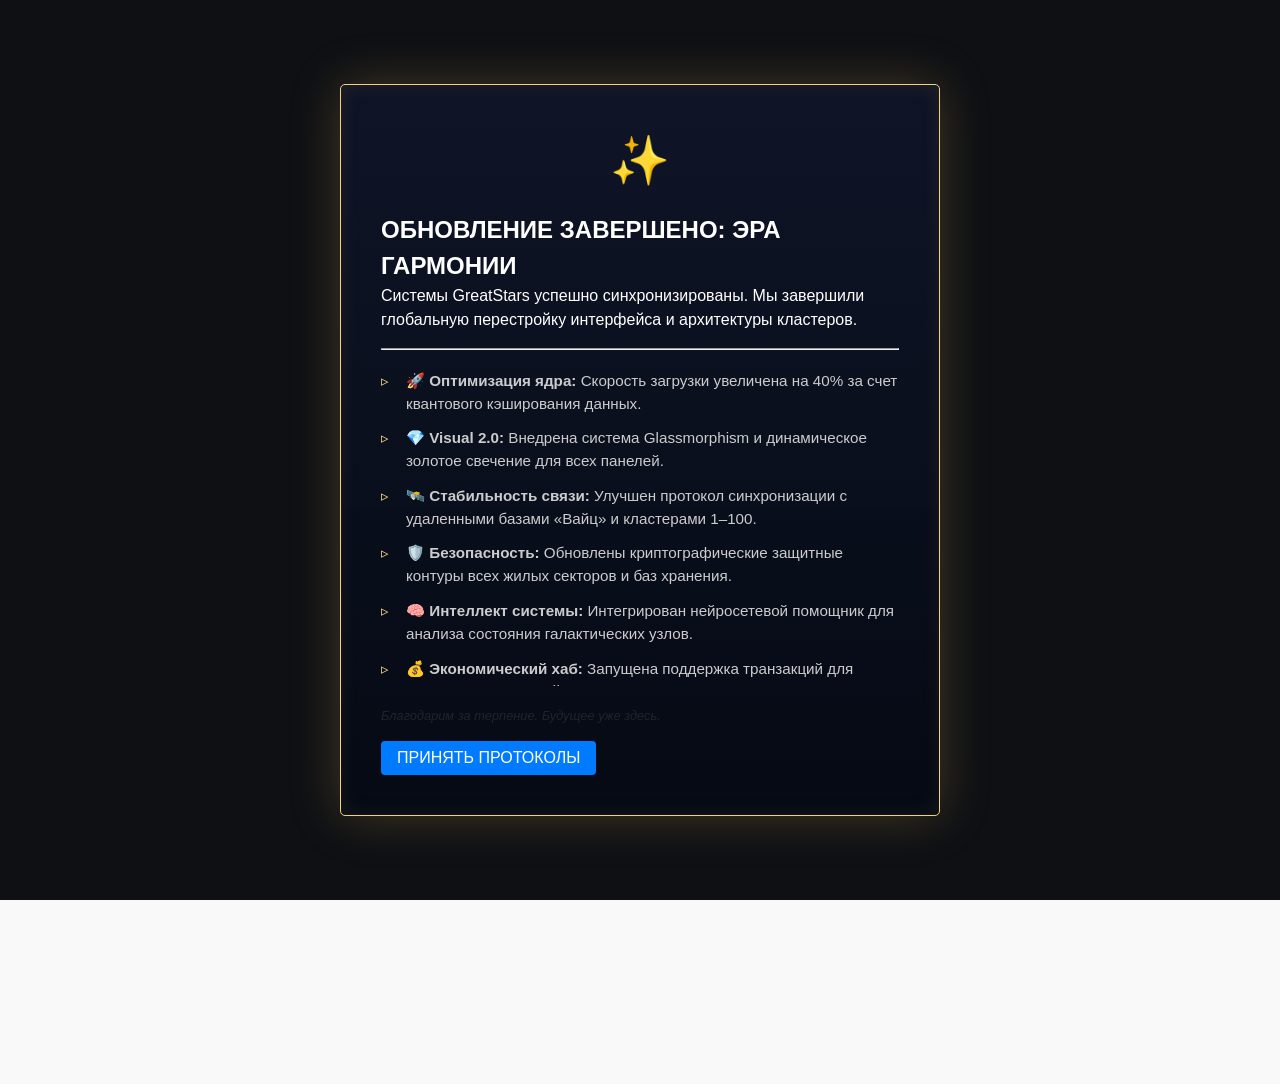
==== index.html @ c3c6a0d3 "Add files via upload" ====
<!DOCTYPE html>
<html lang="ru">
<head>
    <meta charset="UTF-8">
    <meta name="viewport" content="width=device-width, initial-scale=1.0">
    <title>GreatStars</title>
    <link rel="stylesheet" href="libs/normalize.min.css">
    <link rel="stylesheet" href="css/style.css">
    <!-- Основной favicon для браузеров -->
    <link rel="icon" type="image/png" sizes="32x32" href="img/icon_.png">
    <link rel="icon" type="image/png" sizes="16x16" href="img/icon_.png">

    <!-- iOS (iPhone/iPad) -->
    <link rel="apple-touch-icon" sizes="180x180" href="img/icon_.png">

    <!-- Android / Chrome при добавлении на главный экран -->
    <link rel="icon" type="image/png" sizes="192x192" href="img/icon_.png">
    <link rel="icon" type="image/png" sizes="512x512" href="img/icon_.png">

    <!-- Manifest для PWA -->
    <link rel="manifest" href="manifest.json">
    <meta name="theme-color" content="#000000">

    <style>

        /* Запрещаем скролл сайта, когда попап открыт (через JS будем добавлять класс body) */
        body.modal-open {
            overflow: hidden;
        }

        .popup-overlay {
            /* Добавь это, чтобы на очень маленьких телефонах можно было прокрутить сам оверлей, если контент не влез */
            overflow-y: auto; 
            padding: 20px 0;
        }

        .popup-overlay {
            position: fixed;
            top: 0; left: 0; width: 100%; height: 100%;
            background: rgba(2, 4, 8, 0.9);
            backdrop-filter: blur(15px);
            display: none; /* Скрыто по умолчанию */
            justify-content: center;
            align-items: center;
            z-index: 10000;
            opacity: 0;
            transition: opacity 0.8s ease;
        }

        .popup-overlay.show { display: flex; }
        .popup-overlay.fade-in { opacity: 1; }

        .popup-content {
            background: linear-gradient(180deg, rgba(15,20,40,0.95) 0%, rgba(5,10,20,1) 100%);
            border: 1px solid #f1d27d;
            box-shadow: 0 0 50px rgba(191,149,63,0.3), inset 0 0 20px rgba(191,149,63,0.1);
            padding: 40px;
            border-radius: 5px; /* Строгий квадратный стиль */
            max-width: 600px;
            width: 90%;
            transform: translateY(50px);
            transition: transform 0.8s cubic-bezier(0.175, 0.885, 0.32, 1.275);
        }

        .popup-overlay.fade-in .popup-content { transform: translateY(0); }

        .icon-pulse {
            display: block;
            font-size: 3rem;
            text-align: center;
            margin-bottom: 15px;
            animation: pulse-gold 2s infinite;
        }

        @keyframes pulse-gold {
            0% { transform: scale(1); text-shadow: 0 0 10px #f1d27d; }
            50% { transform: scale(1.1); text-shadow: 0 0 30px #f1d27d; }
            100% { transform: scale(1); text-shadow: 0 0 10px #f1d27d; }
        }

        .upgrade-list {
            list-style: none;
            text-align: left;
            margin: 20px 0;
            padding: 0;
            overflow: auto;
            max-height: 316px;

        }

        .upgrade-list li {
            margin-bottom: 12px;
            padding-left: 25px;
            position: relative;
            font-size: 0.95rem;
            color: #ccc;
        }

        .upgrade-list li::before {
            content: "▹";
            position: absolute;
            left: 0;
            color: #f1d27d;
        }

        .footer-note {
            font-size: 0.8rem;
            opacity: 0.6;
            margin-top: 20px;
            font-style: italic;
        }

        @media screen and (max-width: 479px) {
    .popup-content {
        /* Ограничиваем высоту контента, оставляя место для отступов сверху/снизу */
        max-height: 90vh; 
        max-height: 90svh; /* Современный стандарт для мобилок */
        
        width: 95%;
        padding: 25px 20px;
        display: flex;
        flex-direction: column;
        justify-content: space-between;
        margin: 10px;
    }

    .gold-title {
        font-size: 1.2rem !important; /* Уменьшаем заголовок, чтобы влез в строку */
        line-height: 1.3;
    }

    .icon-pulse {
        font-size: 2.2rem;
        margin-bottom: 10px;
    }

    /* Настройка скролла для списка */
    .upgrade-list {
        /* flex-grow заставит список занять все свободное место между заголовком и кнопкой */
        flex-grow: 1; 
        max-height: none; /* Снимаем жесткий лимит, так как родитель теперь ограничен */
        margin: 15px 0;
        padding-right: 5px;
        
        /* Плавный скролл для iOS */
        -webkit-overflow-scrolling: touch; 
        overflow-y: auto;
    }

    .upgrade-list li {
        font-size: 0.85rem; /* Чуть меньше текст для узких экранов */
        line-height: 1.4;
    }

    .popup-btn {
        width: 100%;
        padding: 15px;
        font-size: 1rem;
        margin-top: 10px;
    }
    
    .footer-note {
        margin-top: 10px;
        font-size: 0.75rem;
    }
}

    </style>

</head>
<body>

    <div id="finish-popup" class="popup-overlay">
        <div class="popup-content">
            <div class="popup-header">
                <span class="icon-pulse">✨</span>
                <h2 class="gold-title">ОБНОВЛЕНИЕ ЗАВЕРШЕНО: ЭРА ГАРМОНИИ</h2>
            </div>
            <div class="popup-body">
                <p style="color: #fff;">Системы GreatStars успешно синхронизированы. Мы завершили глобальную перестройку интерфейса и архитектуры кластеров.</p>
                <hr>
                <ul class="upgrade-list">
                    <li>🚀 <b>Оптимизация ядра:</b> Скорость загрузки увеличена на 40% за счет квантового кэширования данных.</li>
                    <li>💎 <b>Visual 2.0:</b> Внедрена система Glassmorphism и динамическое золотое свечение для всех панелей.</li>
                    <li>🛰️ <b>Стабильность связи:</b> Улучшен протокол синхронизации с удаленными базами «Вайц» и кластерами 1–100.</li>
                    <li>🛡️ <b>Безопасность:</b> Обновлены криптографические защитные контуры всех жилых секторов и баз хранения.</li>
                    <li>🧠 <b>Интеллект системы:</b> Интегрирован нейросетевой помощник для анализа состояния галактических узлов.</li>
                    <li>💰 <b>Экономический хаб:</b> Запущена поддержка транзакций для Космическо‑Звёздной Валюты в реальном времени.</li>
                    <li>📱 <b>Мобильный мост:</b> Полная адаптация интерфейса для управления системами с мобильных устройств связи.</li>
                    <li>🌌 <b>Картография:</b> Обновлены 3D-модели созвездий Дева и Близнецы для точной навигации НЛО.</li>
                    <li>⚙️ <b>Автономия:</b> Внедрен алгоритм самовосстановления поврежденных информационных блоков.</li>
                </ul>
                <p class="footer-note">Благодарим за терпение. Будущее уже здесь.</p>
            </div>
            <button id="close-finish-popup" class="popup-btn" sty>ПРИНЯТЬ ПРОТОКОЛЫ</button>
        </div>
    </div>
    
    <div class="diff">
        <div class="diff-banner"></div>
        <div class="container">
            <header class="hero-header">
                <h1 class="logo">GreatStars</h1>
                <div class="turbo-status">
                    🚀 Подписка Turbo активирована
                </div>
                
                <!-- Новый блок "Реклама активирована" вместо turbo-bonus -->
<section class="promo-alert">
    <div class="container">
        <div class="promo-header" id="promo-toggle">
            <h2>
                🎆 Реклама активирована!
                <span class="gradient-text">GreatStars</span>
            </h2>
            <span class="arrow">▼</span>
        </div>
        <div class="promo-content" id="promo-content">
            <p>Действует в следующих городах:</p>
            <div class="city-grid">
                <span>Tokyo</span>
                <span>Osaka</span>
                <span>Kyoto</span>
                <span>Yokohama</span>
                <span>Nagoya</span>
                <span>Sapporo</span>
                <span>Fukuoka</span>
            </div>
            <div class="account-number">
                Номер счета: <strong>4400 4303 4117 9957</strong>
            </div>
        </div>
        <div class="account-text">
                TSOPG GreatStars — платформа для реализации масштабных проектов будущего, объединяющая инвестиции, науку и технологии.
                Мы развиваем новые финансовые системы, инновационные технологии и инфраструктуру как на Земле, так и за её пределами.
                Основатель — Геннадий Соломыкин, 2026.
            </div>
    </div>
</section>

<!-- Всплывающее уведомление -->
<div id="city-notice" class="city-notice"></div>

<style>
.promo-alert {
    padding: 10px;
    border-radius: 10px;
    background: radial-gradient(circle at top, #0f0f0f, #000);
    color: #fff;
    text-align: center;
    margin: 20px auto;
    max-width: 320px;
}

#promo-toggle h2 {
    text-align: left !important;
    font-size: 20px;
}

.promo-header {
    cursor: pointer;
    display: inline-flex;
    align-items: center;
    justify-content: center;
    gap: 15px;
    font-size: 22px;
    font-weight: 600;
    transition: 0.3s;
}

.promo-header:hover {
    transform: scale(1.03);
}

.arrow {
    font-size: 18px;
    transition: transform 0.4s ease;
}

.promo-content {
    max-height: 0;
    overflow: hidden;
    opacity: 0;
    transition: max-height 0.6s ease, opacity 0.6s ease;
    margin-top: 0;
}

.promo-content.active {
    max-height: 300px;
    opacity: 1;
    margin-top: 15px;
}

.city-grid {
    display: grid;
    grid-template-columns: repeat(auto-fit, minmax(100px, 1fr));
    gap: 8px;
    max-width: 600px;
    margin: 10px auto 0 auto;
}

.city-grid span {
    padding: 10px;
    background: rgba(0,255,204,0.08);
    border: 1px solid rgba(0,255,204,0.4);
    border-radius: 20px;
    font-size: 14px;
    transition: 0.3s;
    cursor: pointer;
}

.city-grid span:hover {
    background: #00ffcc;
    color: #000;
    transform: translateY(-3px);
}

.gradient-text {
    background: linear-gradient(90deg, #00ffcc, #00aaff, #ff00cc);
    background-size: 300%;
    -webkit-background-clip: text;
    -webkit-text-fill-color: transparent;
    animation: gradientMove 6s linear infinite;
}

@keyframes gradientMove {
    0% { background-position: 0% }
    100% { background-position: 300% }
}

/* ===== Всплывающее уведомление города ===== */
/* ================= City notice слева ================= */
.city-notice {
    position: fixed;
    top: 20%;
    left: -300px; /* изначально скрыт слева */
    background: #00ffcc;
    color: #000;
    font-weight: bold;
    padding: 12px 20px;
    border-radius: 15px;
    box-shadow: 0 0 20px rgba(0,255,204,0.6);
    opacity: 0;
    transition: left 0.5s ease, opacity 0.5s ease;
    z-index: 9999;
}

.city-notice.show {
    left: 20px; /* появление слева */
    opacity: 1;
}


.account-number {
    margin-top: 15px;
    padding: 10px 0;
    font-size: 14px;
    font-weight: bold;
    color: #00ffcc;
    text-align: center;
    border-top: 1px solid rgba(0,255,204,0.4);
}
</style>

<script>
// ===== Toggle promo-alert =====
const promoToggle = document.getElementById('promo-toggle');
const promoContent = document.getElementById('promo-content');

promoToggle.addEventListener('click', ()=>{
    promoContent.classList.toggle('active');
    promoToggle.querySelector('.arrow').style.transform = promoContent.classList.contains('active') ? 'rotate(180deg)' : 'rotate(0deg)';
});

// ===== Показ уведомления при клике на город =====
const cityNotice = document.getElementById('city-notice');
const citySpans = document.querySelectorAll('.city-grid span');

citySpans.forEach(span => {
    span.addEventListener('click', () => {
        cityNotice.textContent = `Реклама в ${span.textContent} активна!`;
        cityNotice.classList.add('show');

        // скрыть через 3 сек
        setTimeout(() => {
            cityNotice.classList.remove('show');
        }, 3000);
    });
});
</script>

                <p class="tagline">Наши сайты и проекты</p>

                <!-- Навигация -->
                <nav class="hero-nav">
                    <div class="burger" id="burger">
                        <span></span>
                        <span></span>
                        <span></span>
                    </div>
                    <div class="tooltip" id="burger-tooltip">
                        Откройте меню, чтобы посмотреть все наши сайты!
                        <button id="tooltip-ok">OK</button>
                    </div>
                    <ul class="nav-links" id="nav-links">
                        <li><a href="https://g-genady-solomykin-gs.github.io/my_book/">Книга (Русский)</a></li>
                        <li><a href="https://g-genady-solomykin-gs.github.io/my_book_ja/">Книга (Японский)</a></li>
                        <li><a href="https://g-genady-solomykin-gs.github.io/my_book_eng/">Книга (Английский)</a></li>
                        <li><a href="https://genady-solomykin.github.io/greatstars-portals/">GreatStars Portals</a></li>
                        <li><a href="https://g-genady-solomykin-gs.github.io/greatstars-usa-/">GreatStars USA</a></li>
                        <li><a href="https://g-genady-solomykin-gs.github.io/greatstars-/">GreatStars Global</a></li>
                        <li><a href="https://g-genady-solomykin-gs.github.io/greatstars_new/">GreatStars New</a></li>
                        <li><a href="https://g-genady-solomykin-gs.github.io/GreatStarsSpace/">GreatStars Space</a></li>
                    </ul>
                </nav>
                
            </header>
        </div>
        <!-- ===== 5 лет UapoHost ===== -->
<section class="uapohost-anniversary">
    <div class="container">
        <h2>🎉 5 лет сотрудничества с UapoHost</h2>
        <p>
            В честь <strong>5-летия сотрудничества</strong> компания <strong>UapoHost</strong>  
            дарит партнёру <strong>GreatStars</strong> <span>Turbo-подписку на 12 месяцев</span>.
        </p>

        <button class="activate-btn" id="open-modal">
            Активировать Turbo-подписку
        </button>
    </div>
</section>

    <!-- ===== POPUP ===== -->
    <div class="modal" id="turbo-modal">
        <div class="modal-content">
            <span class="close" id="close-modal">&times;</span>

            <h3>🔑 Активация Turbo-подписки</h3>
            <p>Введите 4-значный код активации</p>

            <input
                type="text"
                id="turbo-code"
                maxlength="4"
                placeholder="____"
            >

            <button class="check-btn" id="check-code">
                Активировать
            </button>

            <p class="error" id="error-msg">❌ Неверный код</p>

            <div class="success" id="success-msg">
                <h4>🚀 Turbo-подписка активирована!</h4>
                <ul>
                    <li>⚡ Увеличенная скорость загрузки сайта</li>
                    <li>🔒 Усиленная защита и SSL</li>
                    <li>📦 Расширенные лимиты хостинга</li>
                    <li>🛠 Приоритетная техподдержка 24/7</li>
                    <li>☁️ Резервное копирование</li>
                </ul>
            </div>
        </div>
    </div>

    </div>



    <style>
        /* ===== UapoHost Anniversary ===== */
.uapohost-anniversary {
    padding: 80px 20px;
    background: linear-gradient(135deg, #000, #111);
    color: #fff;
    text-align: center;
}

.uapohost-anniversary h2 {
    font-size: 32px;
    margin-bottom: 15px;
}

.uapohost-anniversary span {
    color: #00ffcc;
    font-weight: bold;
}

.activate-btn {
    margin-top: 25px;
    padding: 14px 30px;
    font-size: 16px;
    border: none;
    background: #00ffcc;
    color: #000;
    cursor: pointer;
    border-radius: 30px;
    transition: 0.3s;
}

.activate-btn:hover {
    transform: scale(1.05);
}

/* ===== MODAL ===== */
.modal {
    display: none;
    position: fixed;
    inset: 0;
    background: rgba(0,0,0,0.8);
    justify-content: center;
    align-items: center;
    z-index: 999;
}

.modal-content {
    background: #111;
    padding: 30px;
    border-radius: 15px;
    width: 90%;
    max-width: 400px;
    text-align: center;
    color: #fff;
    position: relative;
}

.close {
    position: absolute;
    top: 15px;
    right: 20px;
    font-size: 26px;
    cursor: pointer;
}

.modal input {
    margin: 15px 0;
    padding: 12px;
    width: 100%;
    font-size: 18px;
    text-align: center;
    border-radius: 8px;
    border: none;
}

.check-btn {
    width: 100%;
    padding: 12px;
    background: #00ffcc;
    border: none;
    border-radius: 8px;
    font-size: 16px;
    cursor: pointer;
}

.error {
    color: #ff4d4d;
    margin-top: 10px;
    display: none;
}

.success {
    display: none;
    margin-top: 20px;
}

.success ul {
    text-align: left;
    margin-top: 10px;
}

.uapohost-anniversary {
    opacity: 0;
    transform: translateY(40px);
    transition: opacity 1s ease, transform 1s ease;
}

.uapohost-anniversary.show {
    opacity: 1;
    transform: translateY(0);
}

    /* Кнопка показа подписки */
.show-turbo-btn {
    margin-top: 25px;
    padding: 12px 28px;
    font-size: 15px;
    border-radius: 30px;
    border: 1px solid #00ffcc;
    background: transparent;
    color: #00ffcc;
    cursor: pointer;
    transition: 0.3s;
}

.show-turbo-btn:hover {
    background: #00ffcc;
    color: #000;
}

/* Блок подписки — скрыт по умолчанию */
.uapohost-anniversary {
    opacity: 0;
    transform: translateY(50px);
    pointer-events: none;
    transition: opacity 0.8s ease, transform 0.8s ease;
}

/* Показ блока */
.uapohost-anniversary.show {
    opacity: 1;
    transform: translateY(0);
    pointer-events: auto;
}


/* ===== TURBO STATUS ===== */
.turbo-status {
    margin-top: 12px;
    display: inline-block;
    padding: 8px 18px;
    font-size: 14px;
    font-weight: 600;
    color: #00ffcc;
    border: 1px solid rgba(0, 255, 204, 0.6);
    border-radius: 20px;
    background: rgba(0, 255, 204, 0.08);
    box-shadow: 0 0 12px rgba(0, 255, 204, 0.25);
    animation: turboPulse 2s infinite ease-in-out;
}

@keyframes turboPulse {
    0% {
        box-shadow: 0 0 8px rgba(0, 255, 204, 0.2);
    }
    50% {
        box-shadow: 0 0 18px rgba(0, 255, 204, 0.6);
    }
    100% {
        box-shadow: 0 0 8px rgba(0, 255, 204, 0.2);
    }
}


/* ===== TURBO BONUS ===== */
.turbo-bonus {
    padding: 10px 5px;
    border-radius: 10px;
    background: radial-gradient(circle at top, #0f0f0f, #000);
    color: #fff;
    text-align: center;
}

.bonus-header {
    cursor: pointer;
    display: inline-flex;
    align-items: center;
    gap: 15px;
    font-size: 22px;
    font-weight: 600;
    transition: 0.3s;
}

.bonus-header:hover {
    transform: scale(1.03);
}

.arrow {
    font-size: 18px;
    transition: transform 0.4s ease;
}

.bonus-content {
    max-height: 0;
    overflow: hidden;
    transition: max-height 0.6s ease, opacity 0.6s ease;
    opacity: 0;
}

.bonus-content.active {
    max-height: 420px;
    opacity: 1;
    margin-top: 25px;

    overflow-y: auto;
    padding-right: 8px;

    scroll-behavior: smooth;
}

.bonus-description {
    margin-bottom: 20px;
    color: #ccc;
    font-size: 15px;
}

/* Градиентный переливающийся текст */
.gradient-text {
    background: linear-gradient(90deg, #00ffcc, #00aaff, #ff00cc, #00ffcc);
    background-size: 300%;
    -webkit-background-clip: text;
    -webkit-text-fill-color: transparent;
    animation: gradientMove 6s linear infinite;
}

@keyframes gradientMove {
    0% { background-position: 0% }
    100% { background-position: 300% }
}

/* Города */
.city-grid {
    display: grid;
    grid-template-columns: repeat(2,1fr);
    gap: 12px;
    max-width: 600px;
    margin: 0 auto;
}

.city-grid span {
    padding: 10px;
    background: rgba(0,255,204,0.08);
    border: 1px solid rgba(0,255,204,0.4);
    border-radius: 20px;
    font-size: 14px;
    transition: 0.3s;
}

.city-grid span:hover {
    background: #00ffcc;
    color: #000;
    transform: translateY(-3px);
}


/* ===== BONUS BENEFITS ===== */
.bonus-benefits {
    margin-top: 35px;
    padding-top: 25px;
    border-top: 1px solid rgba(255,255,255,0.08);
}

.bonus-benefits h3 {
    margin-bottom: 18px;
    font-size: 18px;
    color: #00ffcc;
}

.bonus-benefits ul {
    list-style: none;
    padding: 0;
    margin: 0 0 20px 0;
    display: grid;
    gap: 10px;
}

.bonus-benefits li {
    font-size: 14px;
    color: #ccc;
    transition: 0.3s;
}

.bonus-benefits li:hover {
    color: #00ffcc;
    transform: translateX(5px);
}

.bonus-final {
    font-size: 14px;
    color: #aaa;
    line-height: 1.5;
}


/* ===== Custom Scrollbar ===== */
.bonus-content.active::-webkit-scrollbar {
    width: 6px;
}

.bonus-content.active::-webkit-scrollbar-track {
    background: transparent;
}

.bonus-content.active::-webkit-scrollbar-thumb {
    background: linear-gradient(180deg, #00ffcc, #00aaff);
    border-radius: 10px;
}

.bonus-content.active::-webkit-scrollbar-thumb:hover {
    background: linear-gradient(180deg, #00ffcc, #ff00cc);
}

/* Firefox */
.bonus-content.active {
    scrollbar-width: thin;
    scrollbar-color: #00ffcc transparent;
}

.bonus-content.active {
    position: relative;
}

.bonus-content.active::after {
    content: "";
    position: sticky;
    bottom: 0;
    left: 0;
    width: 100%;
    height: 40px;
    pointer-events: none;
    background: linear-gradient(to top, #000, transparent);
}

.account-text {
    
}

    </style>
    
    <script>
        document.addEventListener("DOMContentLoaded", function() {
    
    const popup = document.getElementById('finish-popup');
    const closeBtn = document.getElementById('close-finish-popup');

    const NOW = Date.now();
    const ONE_HOUR = 60 * 60 * 1000;
    const TWENTY_FOUR_HOURS = 24 * 60 * 60 * 1000;

    // Читаем данные из памяти
    let firstVisit = localStorage.getItem('gs_update_first_visit_2');
    let lastShowTime = localStorage.getItem('gs_update_last_show_2');
    let isFinished = localStorage.getItem('gs_update_completed_2');

    // Если 24 часа уже прошли когда-то раньше, ничего не делаем
    if (isFinished === 'true') return;

    // Если это самый первый визит после обновления
    if (!firstVisit) {
        localStorage.setItem('gs_update_first_visit_2', NOW);
        firstVisit = NOW;
    }

    // Проверяем: прошло ли больше 24 часов с первого визита?
    if (NOW - firstVisit > TWENTY_FOUR_HOURS) {
        localStorage.setItem('gs_update_completed_2', 'true');
        return;
    }

    // Проверяем: прошло ли больше часа с последнего показа?
    if (!lastShowTime || (NOW - lastShowTime > ONE_HOUR)) {
        showPopup();
    }

    function showPopup() {
        setTimeout(() => {
            popup.classList.add('show');
            setTimeout(() => popup.classList.add('fade-in'), 50);
        }, 1200);
    }

    closeBtn.addEventListener('click', () => {
        popup.classList.remove('fade-in');
        localStorage.setItem('gs_update_last_show_2', Date.now());
        
        setTimeout(() => {
            popup.classList.remove('show');
        }, 800);
    });
});
    </script>
    <script src="js/script.js"></script>

</body>
</html>
---- css/style.css ----
html {
  box-sizing: border-box;
  font-size: 16px;
}

*, *:before, *:after {
  box-sizing: inherit;
  margin: 0;
  padding: 0;
}

body {
  font-family: "Arial", sans-serif;
  line-height: 1.5;
  color: #333;
  background-color: #f9f9f9;
}

h1, h2, h3, h4, h5, h6 {
  font-weight: 600;
  color: #fff;
  margin: 0;
}

p {
  margin-bottom: 1rem;
}

a {
  color: #007bff;
  text-decoration: none;
  transition: color 0.3s;
}
a:hover {
  color: #0056b3;
}

img {
  max-width: 100%;
  height: auto;
  display: block;
}

button {
  display: inline-block;
  padding: 0.5rem 1rem;
  background-color: #007bff;
  color: #fff;
  border: none;
  border-radius: 4px;
  cursor: pointer;
  transition: background-color 0.3s;
}
button:hover {
  background-color: #0056b3;
}

ul, ol {
  margin-left: 1.5rem;
  margin-bottom: 1rem;
}

.container {
  max-width: 1200px;
  margin: 0 auto;
  padding: 0 15px;
}

.diff {
  position: relative;
}
.diff-banner {
  position: absolute;
  top: 0;
  left: 0;
  width: 100%;
  height: 100dvh;
  z-index: -1;
  background-size: cover;
  background-position: center;
  background-repeat: no-repeat;
  transition: opacity 1.5s ease-in-out;
}
.diff-banner::before {
  content: "";
  display: block;
  position: absolute;
  top: 0;
  left: 0;
  right: 0;
  bottom: 0;
  background: rgba(0, 0, 0, 0.4588235294);
}

.hero-header {
  display: flex;
  flex-direction: column;
  justify-content: center;
  gap: 15px;
  width: 100%;
  opacity: 0;
  transition: opacity 2s ease-in-out;
}

.logo {
  font-size: 55px;
  font-weight: 800;
  letter-spacing: 2px;
  color: #fff;
  text-shadow: 0 2px 10px rgba(0, 0, 0, 0.5);
}

.tagline {
  font-size: 1.5rem;
  font-weight: 400;
  color: #fff;
  text-shadow: 0 1px 5px rgba(0, 0, 0, 0.5);
}

.hero-nav {
  position: relative;
}
.hero-nav ul.nav-links {
  list-style: none;
  display: flex;
  gap: 20px;
}
.hero-nav ul.nav-links li a {
  color: #fff;
  text-decoration: none;
  font-weight: 600;
  padding: 8px 15px;
  border-radius: 6px;
  background-color: rgba(0, 0, 0, 0.3);
  transition: all 0.3s;
}
.hero-nav ul.nav-links li a:hover {
  background-color: rgba(255, 255, 255, 0.2);
  transform: scale(1.05);
}
.hero-nav .burger {
  display: none;
  flex-direction: column;
  justify-content: space-between;
  width: 30px;
  height: 19px;
  cursor: pointer;
}
.hero-nav .burger span {
  display: block;
  height: 4px;
  width: 100%;
  background-color: #fff;
  border-radius: 2px;
  transition: all 0.3s;
}

@media screen and (max-width: 768px) {
  .hero-nav ul.nav-links {
    position: absolute;
    top: 50px;
    margin: 0;
    left: auto;
    flex-direction: column;
    background-color: rgba(0, 0, 0, 0.7);
    width: 100%;
    padding: 5px;
    border-radius: 8px;
    opacity: 0;
    pointer-events: none;
    transition: opacity 0.3s;
  }
  .hero-nav ul.nav-links.active {
    opacity: 1;
    pointer-events: auto;
  }
  .hero-nav .burger {
    display: flex;
  }
}
.burger.active span:nth-child(1) {
  transform: rotate(45deg) translate(5px, 5px);
}

.burger.active span:nth-child(2) {
  opacity: 0;
}

.burger.active span:nth-child(3) {
  transform: rotate(-45deg) translate(5px, -5px);
}

.tooltip {
  position: absolute;
  top: 50%;
  left: 60px;
  transform: translateY(-50%) translateX(-20px);
  background-color: rgba(0, 0, 0, 0.85);
  color: #fff;
  padding: 12px 20px;
  border-radius: 8px;
  font-size: 0.9rem;
  font-weight: 500;
  opacity: 0;
  pointer-events: none;
  transition: opacity 0.5s ease, transform 0.5s ease;
  display: flex;
  align-items: center;
  gap: 10px;
  z-index: 10;
}

.tooltip.show {
  opacity: 1;
  pointer-events: auto;
  transform: translateY(-50%) translateX(0);
}

.tooltip button {
  background-color: #fff;
  color: #000;
  border: none;
  border-radius: 4px;
  padding: 4px 10px;
  font-weight: 600;
  cursor: pointer;
  transition: all 0.3s;
}
.tooltip button:hover {
  background-color: #f0f0f0;
}/*# sourceMappingURL=style.css.map */
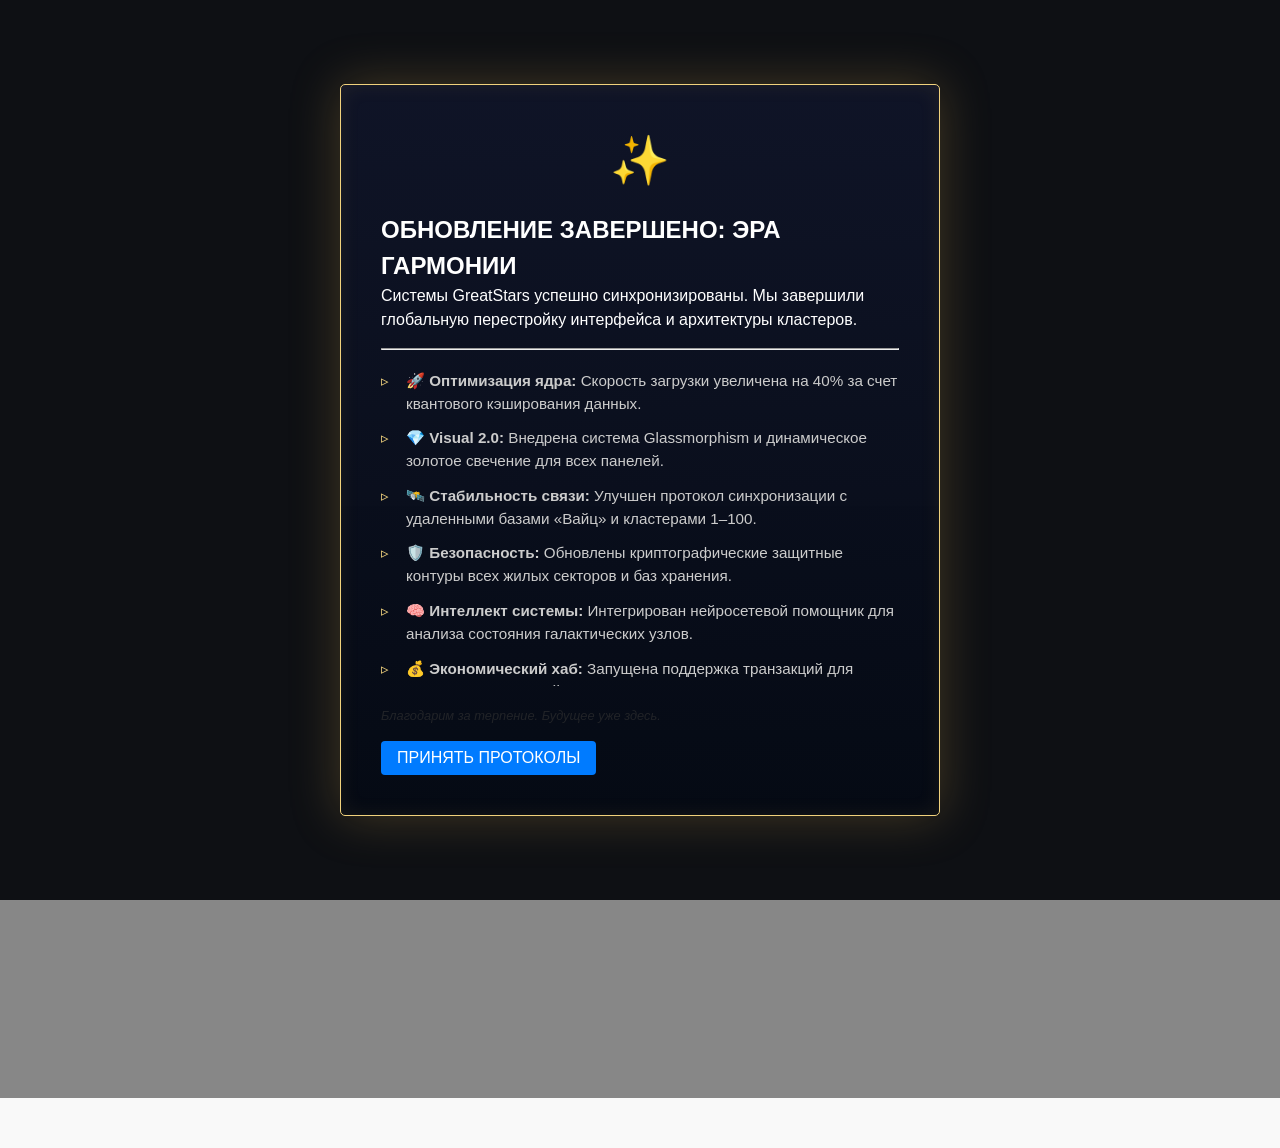
==== commit 11c64dac: "Add files via upload" ====
--- a/index.html
+++ b/index.html
@@ -6,6 +6,7 @@
     <title>GreatStars</title>
     <link rel="stylesheet" href="libs/normalize.min.css">
     <link rel="stylesheet" href="css/style.css">
+    <link rel="stylesheet" href="css/style_fix.css">
     <!-- Основной favicon для браузеров -->
     <link rel="icon" type="image/png" sizes="32x32" href="img/icon_.png">
     <link rel="icon" type="image/png" sizes="16x16" href="img/icon_.png">
@@ -20,152 +21,6 @@
     <!-- Manifest для PWA -->
     <link rel="manifest" href="manifest.json">
     <meta name="theme-color" content="#000000">
-
-    <style>
-
-        /* Запрещаем скролл сайта, когда попап открыт (через JS будем добавлять класс body) */
-        body.modal-open {
-            overflow: hidden;
-        }
-
-        .popup-overlay {
-            /* Добавь это, чтобы на очень маленьких телефонах можно было прокрутить сам оверлей, если контент не влез */
-            overflow-y: auto; 
-            padding: 20px 0;
-        }
-
-        .popup-overlay {
-            position: fixed;
-            top: 0; left: 0; width: 100%; height: 100%;
-            background: rgba(2, 4, 8, 0.9);
-            backdrop-filter: blur(15px);
-            display: none; /* Скрыто по умолчанию */
-            justify-content: center;
-            align-items: center;
-            z-index: 10000;
-            opacity: 0;
-            transition: opacity 0.8s ease;
-        }
-
-        .popup-overlay.show { display: flex; }
-        .popup-overlay.fade-in { opacity: 1; }
-
-        .popup-content {
-            background: linear-gradient(180deg, rgba(15,20,40,0.95) 0%, rgba(5,10,20,1) 100%);
-            border: 1px solid #f1d27d;
-            box-shadow: 0 0 50px rgba(191,149,63,0.3), inset 0 0 20px rgba(191,149,63,0.1);
-            padding: 40px;
-            border-radius: 5px; /* Строгий квадратный стиль */
-            max-width: 600px;
-            width: 90%;
-            transform: translateY(50px);
-            transition: transform 0.8s cubic-bezier(0.175, 0.885, 0.32, 1.275);
-        }
-
-        .popup-overlay.fade-in .popup-content { transform: translateY(0); }
-
-        .icon-pulse {
-            display: block;
-            font-size: 3rem;
-            text-align: center;
-            margin-bottom: 15px;
-            animation: pulse-gold 2s infinite;
-        }
-
-        @keyframes pulse-gold {
-            0% { transform: scale(1); text-shadow: 0 0 10px #f1d27d; }
-            50% { transform: scale(1.1); text-shadow: 0 0 30px #f1d27d; }
-            100% { transform: scale(1); text-shadow: 0 0 10px #f1d27d; }
-        }
-
-        .upgrade-list {
-            list-style: none;
-            text-align: left;
-            margin: 20px 0;
-            padding: 0;
-            overflow: auto;
-            max-height: 316px;
-
-        }
-
-        .upgrade-list li {
-            margin-bottom: 12px;
-            padding-left: 25px;
-            position: relative;
-            font-size: 0.95rem;
-            color: #ccc;
-        }
-
-        .upgrade-list li::before {
-            content: "▹";
-            position: absolute;
-            left: 0;
-            color: #f1d27d;
-        }
-
-        .footer-note {
-            font-size: 0.8rem;
-            opacity: 0.6;
-            margin-top: 20px;
-            font-style: italic;
-        }
-
-        @media screen and (max-width: 479px) {
-    .popup-content {
-        /* Ограничиваем высоту контента, оставляя место для отступов сверху/снизу */
-        max-height: 90vh; 
-        max-height: 90svh; /* Современный стандарт для мобилок */
-        
-        width: 95%;
-        padding: 25px 20px;
-        display: flex;
-        flex-direction: column;
-        justify-content: space-between;
-        margin: 10px;
-    }
-
-    .gold-title {
-        font-size: 1.2rem !important; /* Уменьшаем заголовок, чтобы влез в строку */
-        line-height: 1.3;
-    }
-
-    .icon-pulse {
-        font-size: 2.2rem;
-        margin-bottom: 10px;
-    }
-
-    /* Настройка скролла для списка */
-    .upgrade-list {
-        /* flex-grow заставит список занять все свободное место между заголовком и кнопкой */
-        flex-grow: 1; 
-        max-height: none; /* Снимаем жесткий лимит, так как родитель теперь ограничен */
-        margin: 15px 0;
-        padding-right: 5px;
-        
-        /* Плавный скролл для iOS */
-        -webkit-overflow-scrolling: touch; 
-        overflow-y: auto;
-    }
-
-    .upgrade-list li {
-        font-size: 0.85rem; /* Чуть меньше текст для узких экранов */
-        line-height: 1.4;
-    }
-
-    .popup-btn {
-        width: 100%;
-        padding: 15px;
-        font-size: 1rem;
-        margin-top: 10px;
-    }
-    
-    .footer-note {
-        margin-top: 10px;
-        font-size: 0.75rem;
-    }
-}
-
-    </style>
 
 </head>
 <body>
@@ -204,6 +59,10 @@
                 <div class="turbo-status">
                     🚀 Подписка Turbo активирована
                 </div>
+
+                <div class="views-counter" id="views-counter">
+                    👁 Просмотры: <span id="views-number">0</span>
+                </div>
                 
                 <!-- Новый блок "Реклама активирована" вместо turbo-bonus -->
 <section class="promo-alert">
@@ -241,127 +100,6 @@
 <!-- Всплывающее уведомление -->
 <div id="city-notice" class="city-notice"></div>
 
-<style>
-.promo-alert {
-    padding: 10px;
-    border-radius: 10px;
-    background: radial-gradient(circle at top, #0f0f0f, #000);
-    color: #fff;
-    text-align: center;
-    margin: 20px auto;
-    max-width: 320px;
-}
-
-#promo-toggle h2 {
-    text-align: left !important;
-    font-size: 20px;
-}
-
-.promo-header {
-    cursor: pointer;
-    display: inline-flex;
-    align-items: center;
-    justify-content: center;
-    gap: 15px;
-    font-size: 22px;
-    font-weight: 600;
-    transition: 0.3s;
-}
-
-.promo-header:hover {
-    transform: scale(1.03);
-}
-
-.arrow {
-    font-size: 18px;
-    transition: transform 0.4s ease;
-}
-
-.promo-content {
-    max-height: 0;
-    overflow: hidden;
-    opacity: 0;
-    transition: max-height 0.6s ease, opacity 0.6s ease;
-    margin-top: 0;
-}
-
-.promo-content.active {
-    max-height: 300px;
-    opacity: 1;
-    margin-top: 15px;
-}
-
-.city-grid {
-    display: grid;
-    grid-template-columns: repeat(auto-fit, minmax(100px, 1fr));
-    gap: 8px;
-    max-width: 600px;
-    margin: 10px auto 0 auto;
-}
-
-.city-grid span {
-    padding: 10px;
-    background: rgba(0,255,204,0.08);
-    border: 1px solid rgba(0,255,204,0.4);
-    border-radius: 20px;
-    font-size: 14px;
-    transition: 0.3s;
-    cursor: pointer;
-}
-
-.city-grid span:hover {
-    background: #00ffcc;
-    color: #000;
-    transform: translateY(-3px);
-}
-
-.gradient-text {
-    background: linear-gradient(90deg, #00ffcc, #00aaff, #ff00cc);
-    background-size: 300%;
-    -webkit-background-clip: text;
-    -webkit-text-fill-color: transparent;
-    animation: gradientMove 6s linear infinite;
-}
-
-@keyframes gradientMove {
-    0% { background-position: 0% }
-    100% { background-position: 300% }
-}
-
-/* ===== Всплывающее уведомление города ===== */
-/* ================= City notice слева ================= */
-.city-notice {
-    position: fixed;
-    top: 20%;
-    left: -300px; /* изначально скрыт слева */
-    background: #00ffcc;
-    color: #000;
-    font-weight: bold;
-    padding: 12px 20px;
-    border-radius: 15px;
-    box-shadow: 0 0 20px rgba(0,255,204,0.6);
-    opacity: 0;
-    transition: left 0.5s ease, opacity 0.5s ease;
-    z-index: 9999;
-}
-
-.city-notice.show {
-    left: 20px; /* появление слева */
-    opacity: 1;
-}
-
-
-.account-number {
-    margin-top: 15px;
-    padding: 10px 0;
-    font-size: 14px;
-    font-weight: bold;
-    color: #00ffcc;
-    text-align: center;
-    border-top: 1px solid rgba(0,255,204,0.4);
-}
-</style>
-
 <script>
 // ===== Toggle promo-alert =====
 const promoToggle = document.getElementById('promo-toggle');
@@ -870,6 +608,63 @@
     });
 });
     </script>
+
+    <script>
+
+const VIEWS_KEY = 'gs_fake_views';
+
+function getRandomInt(min, max) {
+    return Math.floor(Math.random() * (max - min + 1)) + min;
+}
+
+function getRandomInterval() {
+    // от 3 до 7 часов
+    return getRandomInt(3, 7) * 60 * 60 * 1000;
+}
+
+function initViews() {
+    let data = localStorage.getItem(VIEWS_KEY);
+
+    if (!data) {
+        const initial = {
+            views: 7579345,
+            nextUpdate: Date.now() + getRandomInterval()
+        };
+        localStorage.setItem(VIEWS_KEY, JSON.stringify(initial));
+        return initial;
+    }
+
+    return JSON.parse(data);
+}
+
+function updateViews() {
+    let data = initViews();
+    const now = Date.now();
+
+    if (now >= data.nextUpdate) {
+        const increment = getRandomInt(2, 10);
+        data.views += increment;
+        data.nextUpdate = now + getRandomInterval();
+        localStorage.setItem(VIEWS_KEY, JSON.stringify(data));
+    }
+
+    return data.views;
+}
+
+// формат числа (2 768 000)
+function formatNumber(num) {
+    return num.toLocaleString('ru-RU');
+}
+
+// вывод на экран
+const viewsEl = document.getElementById('views-number');
+if (viewsEl) {
+    const views = updateViews();
+    viewsEl.textContent = formatNumber(views);
+}
+    </script>
+    
+
     <script src="js/script.js"></script>
 
 </body>
--- a/css/style.css
+++ b/css/style.css
@@ -74,7 +74,7 @@
   top: 0;
   left: 0;
   width: 100%;
-  height: 100dvh;
+  height: 100%;
   z-index: -1;
   background-size: cover;
   background-position: center;
--- a/css/style_fix.css
+++ b/css/style_fix.css
@@ -0,0 +1,280 @@
+
+        /* Запрещаем скролл сайта, когда попап открыт (через JS будем добавлять класс body) */
+        body.modal-open {
+            overflow: hidden;
+        }
+
+        .popup-overlay {
+            /* Добавь это, чтобы на очень маленьких телефонах можно было прокрутить сам оверлей, если контент не влез */
+            overflow-y: auto; 
+            padding: 20px 0;
+        }
+
+        .popup-overlay {
+            position: fixed;
+            top: 0; left: 0; width: 100%; height: 100%;
+            background: rgba(2, 4, 8, 0.9);
+            backdrop-filter: blur(15px);
+            display: none; /* Скрыто по умолчанию */
+            justify-content: center;
+            align-items: center;
+            z-index: 10000;
+            opacity: 0;
+            transition: opacity 0.8s ease;
+        }
+
+        .popup-overlay.show { display: flex; }
+        .popup-overlay.fade-in { opacity: 1; }
+
+        .popup-content {
+            background: linear-gradient(180deg, rgba(15,20,40,0.95) 0%, rgba(5,10,20,1) 100%);
+            border: 1px solid #f1d27d;
+            box-shadow: 0 0 50px rgba(191,149,63,0.3), inset 0 0 20px rgba(191,149,63,0.1);
+            padding: 40px;
+            border-radius: 5px; /* Строгий квадратный стиль */
+            max-width: 600px;
+            width: 90%;
+            transform: translateY(50px);
+            transition: transform 0.8s cubic-bezier(0.175, 0.885, 0.32, 1.275);
+        }
+
+        .popup-overlay.fade-in .popup-content { transform: translateY(0); }
+
+        .icon-pulse {
+            display: block;
+            font-size: 3rem;
+            text-align: center;
+            margin-bottom: 15px;
+            animation: pulse-gold 2s infinite;
+        }
+
+        @keyframes pulse-gold {
+            0% { transform: scale(1); text-shadow: 0 0 10px #f1d27d; }
+            50% { transform: scale(1.1); text-shadow: 0 0 30px #f1d27d; }
+            100% { transform: scale(1); text-shadow: 0 0 10px #f1d27d; }
+        }
+
+        .upgrade-list {
+            list-style: none;
+            text-align: left;
+            margin: 20px 0;
+            padding: 0;
+            overflow: auto;
+            max-height: 316px;
+
+        }
+
+        .upgrade-list li {
+            margin-bottom: 12px;
+            padding-left: 25px;
+            position: relative;
+            font-size: 0.95rem;
+            color: #ccc;
+        }
+
+        .upgrade-list li::before {
+            content: "▹";
+            position: absolute;
+            left: 0;
+            color: #f1d27d;
+        }
+
+        .footer-note {
+            font-size: 0.8rem;
+            opacity: 0.6;
+            margin-top: 20px;
+            font-style: italic;
+        }
+
+        @media screen and (max-width: 479px) {
+    .popup-content {
+        /* Ограничиваем высоту контента, оставляя место для отступов сверху/снизу */
+        max-height: 90vh; 
+        max-height: 90svh; /* Современный стандарт для мобилок */
+        
+        width: 95%;
+        padding: 25px 20px;
+        display: flex;
+        flex-direction: column;
+        justify-content: space-between;
+        margin: 10px;
+    }
+
+    .gold-title {
+        font-size: 1.2rem !important; /* Уменьшаем заголовок, чтобы влез в строку */
+        line-height: 1.3;
+    }
+
+    .icon-pulse {
+        font-size: 2.2rem;
+        margin-bottom: 10px;
+    }
+
+    /* Настройка скролла для списка */
+    .upgrade-list {
+        /* flex-grow заставит список занять все свободное место между заголовком и кнопкой */
+        flex-grow: 1; 
+        max-height: none; /* Снимаем жесткий лимит, так как родитель теперь ограничен */
+        margin: 15px 0;
+        padding-right: 5px;
+        
+        /* Плавный скролл для iOS */
+        -webkit-overflow-scrolling: touch; 
+        overflow-y: auto;
+    }
+
+    .upgrade-list li {
+        font-size: 0.85rem; /* Чуть меньше текст для узких экранов */
+        line-height: 1.4;
+    }
+
+    .popup-btn {
+        width: 100%;
+        padding: 15px;
+        font-size: 1rem;
+        margin-top: 10px;
+    }
+    
+    .footer-note {
+        margin-top: 10px;
+        font-size: 0.75rem;
+    }
+}
+
+.promo-alert {
+    padding: 10px;
+    border-radius: 10px;
+    background: radial-gradient(circle at top, #0f0f0f, #000);
+    color: #fff;
+    text-align: center;
+    margin: 20px auto;
+    max-width: 320px;
+}
+
+#promo-toggle h2 {
+    text-align: left !important;
+    font-size: 20px;
+}
+
+.promo-header {
+    cursor: pointer;
+    display: inline-flex;
+    align-items: center;
+    justify-content: center;
+    gap: 15px;
+    font-size: 22px;
+    font-weight: 600;
+    transition: 0.3s;
+}
+
+.promo-header:hover {
+    transform: scale(1.03);
+}
+
+.arrow {
+    font-size: 18px;
+    transition: transform 0.4s ease;
+}
+
+.promo-content {
+    max-height: 0;
+    overflow: hidden;
+    opacity: 0;
+    transition: max-height 0.6s ease, opacity 0.6s ease;
+    margin-top: 0;
+}
+
+.promo-content.active {
+    max-height: 300px;
+    opacity: 1;
+    margin-top: 15px;
+}
+
+.city-grid {
+    display: grid;
+    grid-template-columns: repeat(auto-fit, minmax(100px, 1fr));
+    gap: 8px;
+    max-width: 600px;
+    margin: 10px auto 0 auto;
+}
+
+.city-grid span {
+    padding: 10px;
+    background: rgba(0,255,204,0.08);
+    border: 1px solid rgba(0,255,204,0.4);
+    border-radius: 20px;
+    font-size: 14px;
+    transition: 0.3s;
+    cursor: pointer;
+}
+
+.city-grid span:hover {
+    background: #00ffcc;
+    color: #000;
+    transform: translateY(-3px);
+}
+
+.gradient-text {
+    background: linear-gradient(90deg, #00ffcc, #00aaff, #ff00cc);
+    background-size: 300%;
+    -webkit-background-clip: text;
+    -webkit-text-fill-color: transparent;
+    animation: gradientMove 6s linear infinite;
+}
+
+@keyframes gradientMove {
+    0% { background-position: 0% }
+    100% { background-position: 300% }
+}
+
+/* ===== Всплывающее уведомление города ===== */
+/* ================= City notice слева ================= */
+.city-notice {
+    position: fixed;
+    top: 20%;
+    left: -300px; /* изначально скрыт слева */
+    background: #00ffcc;
+    color: #000;
+    font-weight: bold;
+    padding: 12px 20px;
+    border-radius: 15px;
+    box-shadow: 0 0 20px rgba(0,255,204,0.6);
+    opacity: 0;
+    transition: left 0.5s ease, opacity 0.5s ease;
+    z-index: 9999;
+}
+
+.city-notice.show {
+    left: 20px; /* появление слева */
+    opacity: 1;
+}
+
+
+.account-number {
+    margin-top: 15px;
+    padding: 10px 0;
+    font-size: 14px;
+    font-weight: bold;
+    color: #00ffcc;
+    text-align: center;
+    border-top: 1px solid rgba(0,255,204,0.4);
+}
+
+.views-counter {
+    margin-top: 10px;
+    display: inline-block;
+    padding: 8px 16px;
+    font-size: 14px;
+    color: #00ffcc;
+    border: 1px solid rgba(0, 255, 204, 0.4);
+    border-radius: 20px;
+    background: rgba(0, 255, 204, 0.05);
+    box-shadow: 0 0 10px rgba(0, 255, 204, 0.2);
+    animation: pulseViews 3s infinite ease-in-out;
+}
+
+@keyframes pulseViews {
+    0% { box-shadow: 0 0 8px rgba(0,255,204,0.2); }
+    50% { box-shadow: 0 0 16px rgba(0,255,204,0.5); }
+    100% { box-shadow: 0 0 8px rgba(0,255,204,0.2); }
+}
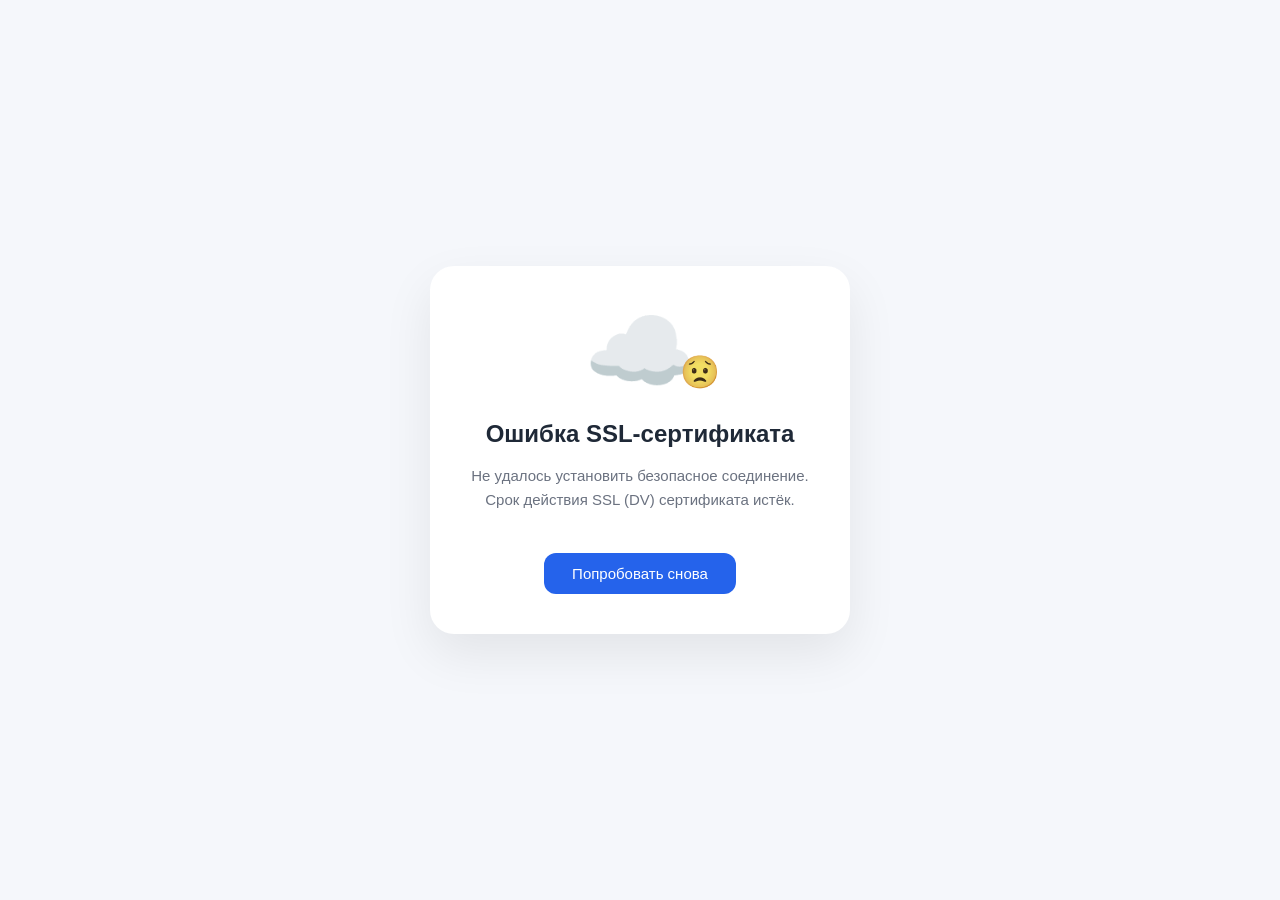
==== commit 01596324: "Add files via upload" ====
--- a/index.html
+++ b/index.html
@@ -3,7 +3,9 @@
 <head>
     <meta charset="UTF-8">
     <meta name="viewport" content="width=device-width, initial-scale=1.0">
+    <meta name="description" content="GreatStars — платформа будущего, объединяющая технологии, инвестиции, инновации и научные проекты.">
     <title>GreatStars</title>
+    <link rel="canonical" href="https://g-genady-solomykin-gs.github.io/greatstarscentral.com/">
     <link rel="stylesheet" href="libs/normalize.min.css">
     <link rel="stylesheet" href="css/style.css">
     <link rel="stylesheet" href="css/style_fix.css">
@@ -25,184 +27,264 @@
 </head>
 <body>
 
-    <div id="finish-popup" class="popup-overlay">
-        <div class="popup-content">
-            <div class="popup-header">
-                <span class="icon-pulse">✨</span>
-                <h2 class="gold-title">ОБНОВЛЕНИЕ ЗАВЕРШЕНО: ЭРА ГАРМОНИИ</h2>
-            </div>
-            <div class="popup-body">
-                <p style="color: #fff;">Системы GreatStars успешно синхронизированы. Мы завершили глобальную перестройку интерфейса и архитектуры кластеров.</p>
-                <hr>
-                <ul class="upgrade-list">
-                    <li>🚀 <b>Оптимизация ядра:</b> Скорость загрузки увеличена на 40% за счет квантового кэширования данных.</li>
-                    <li>💎 <b>Visual 2.0:</b> Внедрена система Glassmorphism и динамическое золотое свечение для всех панелей.</li>
-                    <li>🛰️ <b>Стабильность связи:</b> Улучшен протокол синхронизации с удаленными базами «Вайц» и кластерами 1–100.</li>
-                    <li>🛡️ <b>Безопасность:</b> Обновлены криптографические защитные контуры всех жилых секторов и баз хранения.</li>
-                    <li>🧠 <b>Интеллект системы:</b> Интегрирован нейросетевой помощник для анализа состояния галактических узлов.</li>
-                    <li>💰 <b>Экономический хаб:</b> Запущена поддержка транзакций для Космическо‑Звёздной Валюты в реальном времени.</li>
-                    <li>📱 <b>Мобильный мост:</b> Полная адаптация интерфейса для управления системами с мобильных устройств связи.</li>
-                    <li>🌌 <b>Картография:</b> Обновлены 3D-модели созвездий Дева и Близнецы для точной навигации НЛО.</li>
-                    <li>⚙️ <b>Автономия:</b> Внедрен алгоритм самовосстановления поврежденных информационных блоков.</li>
-                </ul>
-                <p class="footer-note">Благодарим за терпение. Будущее уже здесь.</p>
-            </div>
-            <button id="close-finish-popup" class="popup-btn" sty>ПРИНЯТЬ ПРОТОКОЛЫ</button>
+    <style>
+        body {
+  height: 100vh;
+  display: flex;
+  justify-content: center;
+  align-items: center;
+  background: #f5f7fb;
+  font-family: Arial, sans-serif;
+}
+
+        .ssl-error {
+  width: 420px;
+  padding: 40px;
+  text-align: center;
+  background: white;
+  border-radius: 24px;
+  box-shadow: 0 20px 50px rgba(0,0,0,.08);
+}
+
+.cloud {
+  position: relative;
+  font-size: 90px;
+  line-height: 1;
+  margin-bottom: 20px;
+  filter: grayscale(0.3);
+}
+
+.cloud span {
+  position: absolute;
+  font-size: 32px;
+  bottom: 8px;
+  right: 90px;
+}
+
+.ssl-error h2 {
+  color: #1f2937;
+  font-size: 24px;
+  margin-bottom: 12px;
+}
+
+.ssl-error p {
+  color: #6b7280;
+  line-height: 1.6;
+  font-size: 15px;
+}
+
+.ssl-error button {
+  margin-top: 25px;
+  padding: 12px 28px;
+  border: none;
+  border-radius: 12px;
+  background: #2563eb;
+  color: white;
+  font-size: 15px;
+  cursor: pointer;
+  transition: .2s;
+}
+
+.ssl-error button:hover {
+  background: #1d4ed8;
+}
+    </style>
+
+    <div class="ssl-error">
+        <div class="cloud">
+            ☁️
+            <span>😟</span>
         </div>
+
+        <h2>Ошибка SSL-сертификата</h2>
+        <p>
+            Не удалось установить безопасное соединение.<br>
+            Срок действия SSL (DV) сертификата истёк.
+        </p>
+
+        <button>Попробовать снова</button>
     </div>
-    
-    <div class="diff">
-        <div class="diff-banner"></div>
-        <div class="container">
-            <header class="hero-header">
-                <h1 class="logo">GreatStars</h1>
-                <div class="turbo-status">
-                    🚀 Подписка Turbo активирована
+
+    <div class="none-display" style="display: none;">
+        <div id="finish-popup" class="popup-overlay">
+            <div class="popup-content">
+                <div class="popup-header">
+                    <span class="icon-pulse">✨</span>
+                    <h2 class="gold-title">ОБНОВЛЕНИЕ ЗАВЕРШЕНО: ЭРА ГАРМОНИИ</h2>
                 </div>
-
-                <div class="views-counter" id="views-counter">
-                    👁 Просмотры: <span id="views-number">0</span>
+                <div class="popup-body">
+                    <p style="color: #fff;">Системы GreatStars успешно синхронизированы. Мы завершили глобальную перестройку интерфейса и архитектуры кластеров.</p>
+                    <hr>
+                    <ul class="upgrade-list">
+                        <li>🚀 <b>Оптимизация ядра:</b> Скорость загрузки увеличена на 40% за счет квантового кэширования данных.</li>
+                        <li>💎 <b>Visual 2.0:</b> Внедрена система Glassmorphism и динамическое золотое свечение для всех панелей.</li>
+                        <li>🛰️ <b>Стабильность связи:</b> Улучшен протокол синхронизации с удаленными базами «Вайц» и кластерами 1–100.</li>
+                        <li>🛡️ <b>Безопасность:</b> Обновлены криптографические защитные контуры всех жилых секторов и баз хранения.</li>
+                        <li>🧠 <b>Интеллект системы:</b> Интегрирован нейросетевой помощник для анализа состояния галактических узлов.</li>
+                        <li>💰 <b>Экономический хаб:</b> Запущена поддержка транзакций для Космическо‑Звёздной Валюты в реальном времени.</li>
+                        <li>📱 <b>Мобильный мост:</b> Полная адаптация интерфейса для управления системами с мобильных устройств связи.</li>
+                        <li>🌌 <b>Картография:</b> Обновлены 3D-модели созвездий Дева и Близнецы для точной навигации НЛО.</li>
+                        <li>⚙️ <b>Автономия:</b> Внедрен алгоритм самовосстановления поврежденных информационных блоков.</li>
+                    </ul>
+                    <p class="footer-note">Благодарим за терпение. Будущее уже здесь.</p>
                 </div>
-                
-                <!-- Новый блок "Реклама активирована" вместо turbo-bonus -->
-<section class="promo-alert">
-    <div class="container">
-        <div class="promo-header" id="promo-toggle">
-            <h2>
-                🎆 Реклама активирована!
-                <span class="gradient-text">GreatStars</span>
-            </h2>
-            <span class="arrow">▼</span>
-        </div>
-        <div class="promo-content" id="promo-content">
-            <p>Действует в следующих городах:</p>
-            <div class="city-grid">
-                <span>Tokyo</span>
-                <span>Osaka</span>
-                <span>Kyoto</span>
-                <span>Yokohama</span>
-                <span>Nagoya</span>
-                <span>Sapporo</span>
-                <span>Fukuoka</span>
-            </div>
-            <div class="account-number">
-                Номер счета: <strong>4400 4303 4117 9957</strong>
+                <button id="close-finish-popup" class="popup-btn" sty>ПРИНЯТЬ ПРОТОКОЛЫ</button>
             </div>
         </div>
-        <div class="account-text">
-                TSOPG GreatStars — платформа для реализации масштабных проектов будущего, объединяющая инвестиции, науку и технологии.
-                Мы развиваем новые финансовые системы, инновационные технологии и инфраструктуру как на Земле, так и за её пределами.
-                Основатель — Геннадий Соломыкин, 2026.
+        
+        <div class="diff">
+            <div class="diff-banner"></div>
+            <div class="container">
+                <header class="hero-header">
+                    <h1 class="logo">GreatStars</h1>
+                    <div class="turbo-status">
+                        🚀 Подписка Turbo активирована
+                    </div>
+
+                    <div class="views-counter" id="views-counter">
+                        👁 Просмотры: <span id="views-number">0</span>
+                    </div>
+                    
+                    <!-- Новый блок "Реклама активирована" вместо turbo-bonus -->
+    <section class="promo-alert">
+        <div class="container">
+            <div class="promo-header" id="promo-toggle">
+                <h2>
+                    🎆 Реклама активирована!
+                    <span class="gradient-text">GreatStars</span>
+                </h2>
+                <span class="arrow">▼</span>
             </div>
-    </div>
-</section>
-
-<!-- Всплывающее уведомление -->
-<div id="city-notice" class="city-notice"></div>
-
-<script>
-// ===== Toggle promo-alert =====
-const promoToggle = document.getElementById('promo-toggle');
-const promoContent = document.getElementById('promo-content');
-
-promoToggle.addEventListener('click', ()=>{
-    promoContent.classList.toggle('active');
-    promoToggle.querySelector('.arrow').style.transform = promoContent.classList.contains('active') ? 'rotate(180deg)' : 'rotate(0deg)';
-});
-
-// ===== Показ уведомления при клике на город =====
-const cityNotice = document.getElementById('city-notice');
-const citySpans = document.querySelectorAll('.city-grid span');
-
-citySpans.forEach(span => {
-    span.addEventListener('click', () => {
-        cityNotice.textContent = `Реклама в ${span.textContent} активна!`;
-        cityNotice.classList.add('show');
-
-        // скрыть через 3 сек
-        setTimeout(() => {
-            cityNotice.classList.remove('show');
-        }, 3000);
+            <div class="promo-content" id="promo-content">
+                <p>Действует в следующих городах:</p>
+                <div class="city-grid">
+                    <span>Tokyo</span>
+                    <span>Osaka</span>
+                    <span>Kyoto</span>
+                    <span>Yokohama</span>
+                    <span>Nagoya</span>
+                    <span>Sapporo</span>
+                    <span>Fukuoka</span>
+                </div>
+                <div class="account-number">
+                    Номер счета: <strong>4400 4303 4117 9957</strong>
+                </div>
+            </div>
+            <div class="account-text">
+                    TSOPG GreatStars — платформа для реализации масштабных проектов будущего, объединяющая инвестиции, науку и технологии.
+                    Мы развиваем новые финансовые системы, инновационные технологии и инфраструктуру как на Земле, так и за её пределами.
+                    Основатель — Геннадий Соломыкин, 2026.
+                </div>
+        </div>
+    </section>
+
+    <!-- Всплывающее уведомление -->
+    <div id="city-notice" class="city-notice"></div>
+
+    <script>
+    // ===== Toggle promo-alert =====
+    const promoToggle = document.getElementById('promo-toggle');
+    const promoContent = document.getElementById('promo-content');
+
+    promoToggle.addEventListener('click', ()=>{
+        promoContent.classList.toggle('active');
+        promoToggle.querySelector('.arrow').style.transform = promoContent.classList.contains('active') ? 'rotate(180deg)' : 'rotate(0deg)';
     });
-});
-</script>
-
-                <p class="tagline">Наши сайты и проекты</p>
-
-                <!-- Навигация -->
-                <nav class="hero-nav">
-                    <div class="burger" id="burger">
-                        <span></span>
-                        <span></span>
-                        <span></span>
-                    </div>
-                    <div class="tooltip" id="burger-tooltip">
-                        Откройте меню, чтобы посмотреть все наши сайты!
-                        <button id="tooltip-ok">OK</button>
-                    </div>
-                    <ul class="nav-links" id="nav-links">
-                        <li><a href="https://g-genady-solomykin-gs.github.io/my_book/">Книга (Русский)</a></li>
-                        <li><a href="https://g-genady-solomykin-gs.github.io/my_book_ja/">Книга (Японский)</a></li>
-                        <li><a href="https://g-genady-solomykin-gs.github.io/my_book_eng/">Книга (Английский)</a></li>
-                        <li><a href="https://genady-solomykin.github.io/greatstars-portals/">GreatStars Portals</a></li>
-                        <li><a href="https://g-genady-solomykin-gs.github.io/greatstars-usa-/">GreatStars USA</a></li>
-                        <li><a href="https://g-genady-solomykin-gs.github.io/greatstars-/">GreatStars Global</a></li>
-                        <li><a href="https://g-genady-solomykin-gs.github.io/greatstars_new/">GreatStars New</a></li>
-                        <li><a href="https://g-genady-solomykin-gs.github.io/GreatStarsSpace/">GreatStars Space</a></li>
+
+    // ===== Показ уведомления при клике на город =====
+    const cityNotice = document.getElementById('city-notice');
+    const citySpans = document.querySelectorAll('.city-grid span');
+
+    citySpans.forEach(span => {
+        span.addEventListener('click', () => {
+            cityNotice.textContent = `Реклама в ${span.textContent} активна!`;
+            cityNotice.classList.add('show');
+
+            // скрыть через 3 сек
+            setTimeout(() => {
+                cityNotice.classList.remove('show');
+            }, 3000);
+        });
+    });
+    </script>
+
+                    <p class="tagline">Наши сайты и проекты</p>
+
+                    <!-- Навигация -->
+                    <nav class="hero-nav">
+                        <div class="burger" id="burger">
+                            <span></span>
+                            <span></span>
+                            <span></span>
+                        </div>
+                        <div class="tooltip" id="burger-tooltip">
+                            Откройте меню, чтобы посмотреть все наши сайты!
+                            <button id="tooltip-ok">OK</button>
+                        </div>
+                        <ul class="nav-links" id="nav-links">
+                            <li><a href="https://g-genady-solomykin-gs.github.io/my_book/">Книга (Русский)</a></li>
+                            <li><a href="https://g-genady-solomykin-gs.github.io/my_book_ja/">Книга (Японский)</a></li>
+                            <li><a href="https://g-genady-solomykin-gs.github.io/my_book_eng/">Книга (Английский)</a></li>
+                            <li><a href="https://genady-solomykin.github.io/greatstars-portals/">GreatStars Portals</a></li>
+                            <li><a href="https://g-genady-solomykin-gs.github.io/greatstars-usa-/">GreatStars USA</a></li>
+                            <li><a href="https://g-genady-solomykin-gs.github.io/greatstars-/">GreatStars Global</a></li>
+                            <li><a href="https://g-genady-solomykin-gs.github.io/greatstars_new/">GreatStars New</a></li>
+                            <li><a href="https://g-genady-solomykin-gs.github.io/GreatStarsSpace/">GreatStars Space</a></li>
+                        </ul>
+                    </nav>
+                    
+                </header>
+            </div>
+            <!-- ===== 5 лет UapoHost ===== -->
+    <section class="uapohost-anniversary">
+        <div class="container">
+            <h2>🎉 5 лет сотрудничества с UapoHost</h2>
+            <p>
+                В честь <strong>5-летия сотрудничества</strong> компания <strong>UapoHost</strong>  
+                дарит партнёру <strong>GreatStars</strong> <span>Turbo-подписку на 12 месяцев</span>.
+            </p>
+
+            <button class="activate-btn" id="open-modal">
+                Активировать Turbo-подписку
+            </button>
+        </div>
+    </section>
+
+        <!-- ===== POPUP ===== -->
+        <div class="modal" id="turbo-modal">
+            <div class="modal-content">
+                <span class="close" id="close-modal">&times;</span>
+
+                <h3>🔑 Активация Turbo-подписки</h3>
+                <p>Введите 4-значный код активации</p>
+
+                <input
+                    type="text"
+                    id="turbo-code"
+                    maxlength="4"
+                    placeholder="____"
+                >
+
+                <button class="check-btn" id="check-code">
+                    Активировать
+                </button>
+
+                <p class="error" id="error-msg">❌ Неверный код</p>
+
+                <div class="success" id="success-msg">
+                    <h4>🚀 Turbo-подписка активирована!</h4>
+                    <ul>
+                        <li>⚡ Увеличенная скорость загрузки сайта</li>
+                        <li>🔒 Усиленная защита и SSL</li>
+                        <li>📦 Расширенные лимиты хостинга</li>
+                        <li>🛠 Приоритетная техподдержка 24/7</li>
+                        <li>☁️ Резервное копирование</li>
                     </ul>
-                </nav>
-                
-            </header>
-        </div>
-        <!-- ===== 5 лет UapoHost ===== -->
-<section class="uapohost-anniversary">
-    <div class="container">
-        <h2>🎉 5 лет сотрудничества с UapoHost</h2>
-        <p>
-            В честь <strong>5-летия сотрудничества</strong> компания <strong>UapoHost</strong>  
-            дарит партнёру <strong>GreatStars</strong> <span>Turbo-подписку на 12 месяцев</span>.
-        </p>
-
-        <button class="activate-btn" id="open-modal">
-            Активировать Turbo-подписку
-        </button>
-    </div>
-</section>
-
-    <!-- ===== POPUP ===== -->
-    <div class="modal" id="turbo-modal">
-        <div class="modal-content">
-            <span class="close" id="close-modal">&times;</span>
-
-            <h3>🔑 Активация Turbo-подписки</h3>
-            <p>Введите 4-значный код активации</p>
-
-            <input
-                type="text"
-                id="turbo-code"
-                maxlength="4"
-                placeholder="____"
-            >
-
-            <button class="check-btn" id="check-code">
-                Активировать
-            </button>
-
-            <p class="error" id="error-msg">❌ Неверный код</p>
-
-            <div class="success" id="success-msg">
-                <h4>🚀 Turbo-подписка активирована!</h4>
-                <ul>
-                    <li>⚡ Увеличенная скорость загрузки сайта</li>
-                    <li>🔒 Усиленная защита и SSL</li>
-                    <li>📦 Расширенные лимиты хостинга</li>
-                    <li>🛠 Приоритетная техподдержка 24/7</li>
-                    <li>☁️ Резервное копирование</li>
-                </ul>
+                </div>
             </div>
         </div>
-    </div>
-
+
+        </div>
     </div>
 
 
@@ -611,55 +693,43 @@
 
     <script>
 
-const VIEWS_KEY = 'gs_fake_views';
-
-function getRandomInt(min, max) {
-    return Math.floor(Math.random() * (max - min + 1)) + min;
-}
-
-function getRandomInterval() {
-    // от 3 до 7 часов
-    return getRandomInt(3, 7) * 60 * 60 * 1000;
-}
-
-function initViews() {
-    let data = localStorage.getItem(VIEWS_KEY);
-
-    if (!data) {
-        const initial = {
-            views: 7579345,
-            nextUpdate: Date.now() + getRandomInterval()
-        };
-        localStorage.setItem(VIEWS_KEY, JSON.stringify(initial));
-        return initial;
+const START_VIEWS = 7579345;
+const START_TIME = new Date('2026-04-01T00:00:00').getTime();
+
+const VIEWS_KEY = 'gs_views_sync';
+
+// генерация "уникального шума" для устройства
+function getDeviceSeed() {
+    let seed = localStorage.getItem('gs_seed');
+    if (!seed) {
+        seed = Math.floor(Math.random() * 50); // 0–50
+        localStorage.setItem('gs_seed', seed);
     }
-
-    return JSON.parse(data);
-}
-
-function updateViews() {
-    let data = initViews();
+    return parseInt(seed, 10);
+}
+
+function calculateViews() {
     const now = Date.now();
 
-    if (now >= data.nextUpdate) {
-        const increment = getRandomInt(2, 10);
-        data.views += increment;
-        data.nextUpdate = now + getRandomInterval();
-        localStorage.setItem(VIEWS_KEY, JSON.stringify(data));
-    }
-
-    return data.views;
-}
-
-// формат числа (2 768 000)
+    // сколько прошло времени
+    const diffHours = (now - START_TIME) / (1000 * 60 * 60);
+
+    // рост: ~3–10 человек каждые 3–7 часов
+    const growth = Math.floor(diffHours * (Math.random() * 1.5 + 0.5));
+
+    const seed = getDeviceSeed();
+
+    return START_VIEWS + growth + seed;
+}
+
 function formatNumber(num) {
     return num.toLocaleString('ru-RU');
 }
 
-// вывод на экран
+// вывод
 const viewsEl = document.getElementById('views-number');
 if (viewsEl) {
-    const views = updateViews();
+    const views = calculateViews();
     viewsEl.textContent = formatNumber(views);
 }
     </script>
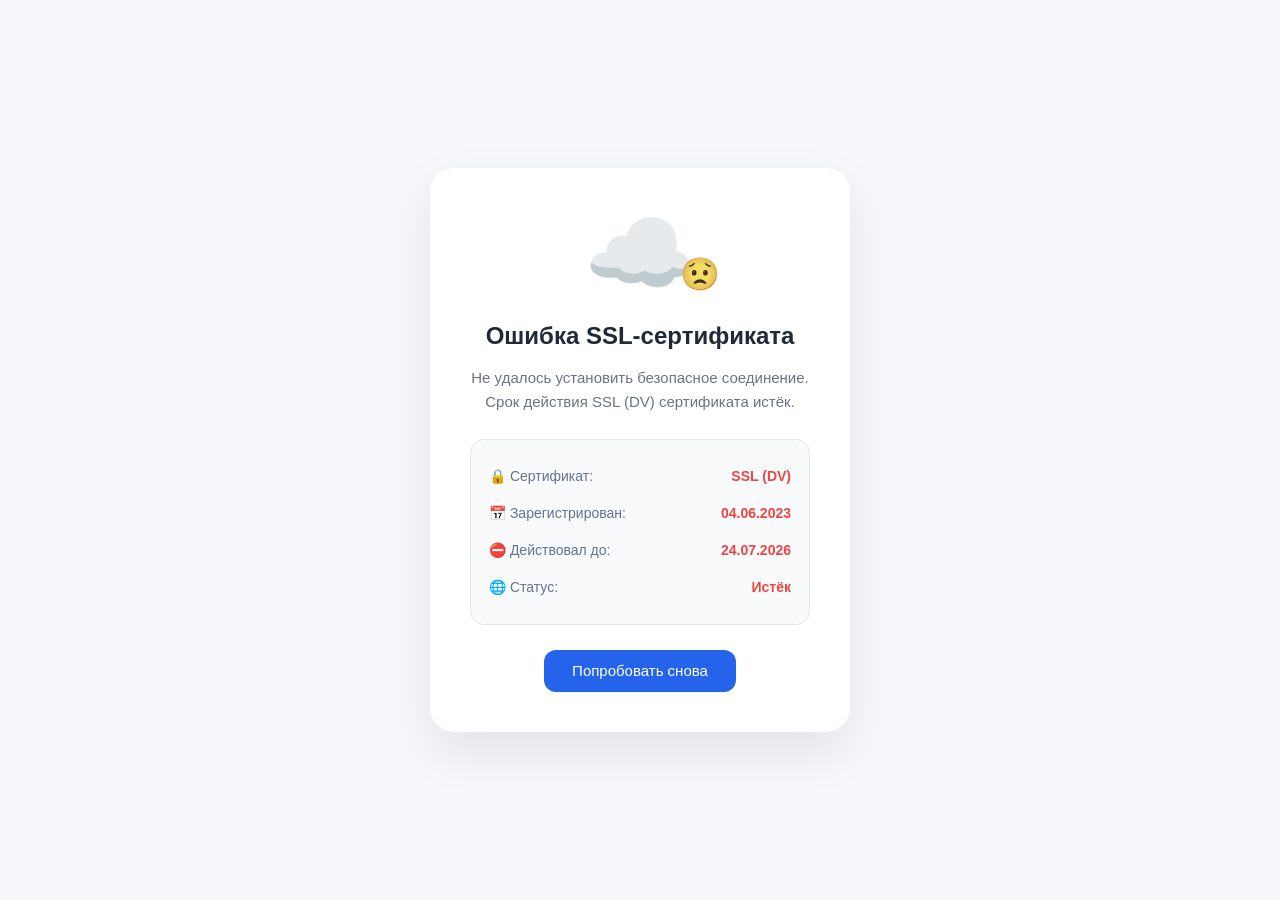
==== commit dadf60af: "Add files via upload" ====
--- a/index.html
+++ b/index.html
@@ -27,8 +27,8 @@
 </head>
 <body>
 
-    <style>
-        body {
+   <style>
+body {
   height: 100vh;
   display: flex;
   justify-content: center;
@@ -37,7 +37,7 @@
   font-family: Arial, sans-serif;
 }
 
-        .ssl-error {
+.ssl-error {
   width: 420px;
   padding: 40px;
   text-align: center;
@@ -71,6 +71,27 @@
   color: #6b7280;
   line-height: 1.6;
   font-size: 15px;
+}
+
+.certificate-info {
+  margin-top: 25px;
+  padding: 18px;
+  background: #f8fafc;
+  border-radius: 14px;
+  text-align: left;
+  font-size: 14px;
+  border: 1px solid #e5e7eb;
+}
+
+.certificate-info div {
+  display: flex;
+  justify-content: space-between;
+  padding: 8px 0;
+  color: #64748b;
+}
+
+.certificate-info strong {
+  color: #ef4444;
 }
 
 .ssl-error button {
@@ -88,22 +109,52 @@
 .ssl-error button:hover {
   background: #1d4ed8;
 }
-    </style>
-
-    <div class="ssl-error">
-        <div class="cloud">
-            ☁️
-            <span>😟</span>
-        </div>
-
-        <h2>Ошибка SSL-сертификата</h2>
-        <p>
-            Не удалось установить безопасное соединение.<br>
-            Срок действия SSL (DV) сертификата истёк.
-        </p>
-
-        <button>Попробовать снова</button>
+</style>
+
+
+<div class="ssl-error">
+
+    <div class="cloud">
+        ☁️
+        <span>😟</span>
     </div>
+
+    <h2>Ошибка SSL-сертификата</h2>
+
+    <p>
+        Не удалось установить безопасное соединение.<br>
+        Срок действия SSL (DV) сертификата истёк.
+    </p>
+
+
+    <div class="certificate-info">
+        <div>
+            <span>🔒 Сертификат:</span>
+            <strong>SSL (DV)</strong>
+        </div>
+
+        <div>
+            <span>📅 Зарегистрирован:</span>
+            <strong>04.06.2023</strong>
+        </div>
+
+        <div>
+            <span>⛔ Действовал до:</span>
+            <strong>24.07.2026</strong>
+        </div>
+
+        <div>
+            <span>🌐 Статус:</span>
+            <strong>Истёк</strong>
+        </div>
+    </div>
+
+
+    <button>
+        Попробовать снова
+    </button>
+
+</div>
 
     <div class="none-display" style="display: none;">
         <div id="finish-popup" class="popup-overlay">
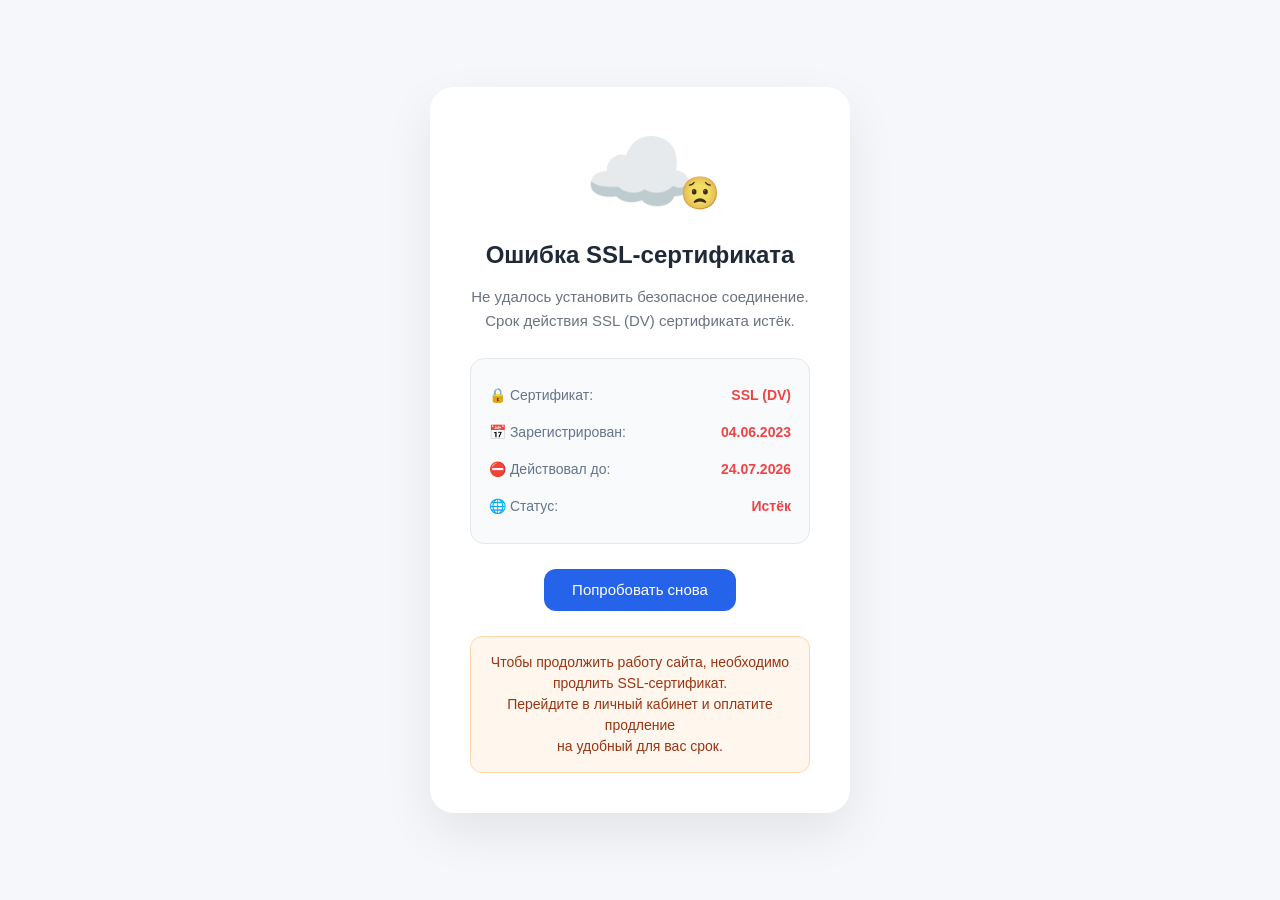
==== commit b4bfc531: "Add files via upload" ====
--- a/index.html
+++ b/index.html
@@ -109,6 +109,17 @@
 .ssl-error button:hover {
   background: #1d4ed8;
 }
+
+.renew-info {
+  margin-top: 25px;
+  padding: 15px;
+  background: #fff7ed;
+  border-radius: 12px;
+  color: #9a3412;
+  font-size: 14px;
+  line-height: 1.5;
+  border: 1px solid #fed7aa;
+}
 </style>
 
 
@@ -153,6 +164,12 @@
     <button>
         Попробовать снова
     </button>
+
+    <div class="renew-info">
+        Чтобы продолжить работу сайта, необходимо продлить SSL-сертификат.<br>
+        Перейдите в личный кабинет и оплатите продление<br>
+        на удобный для вас срок.
+    </div>
 
 </div>
 
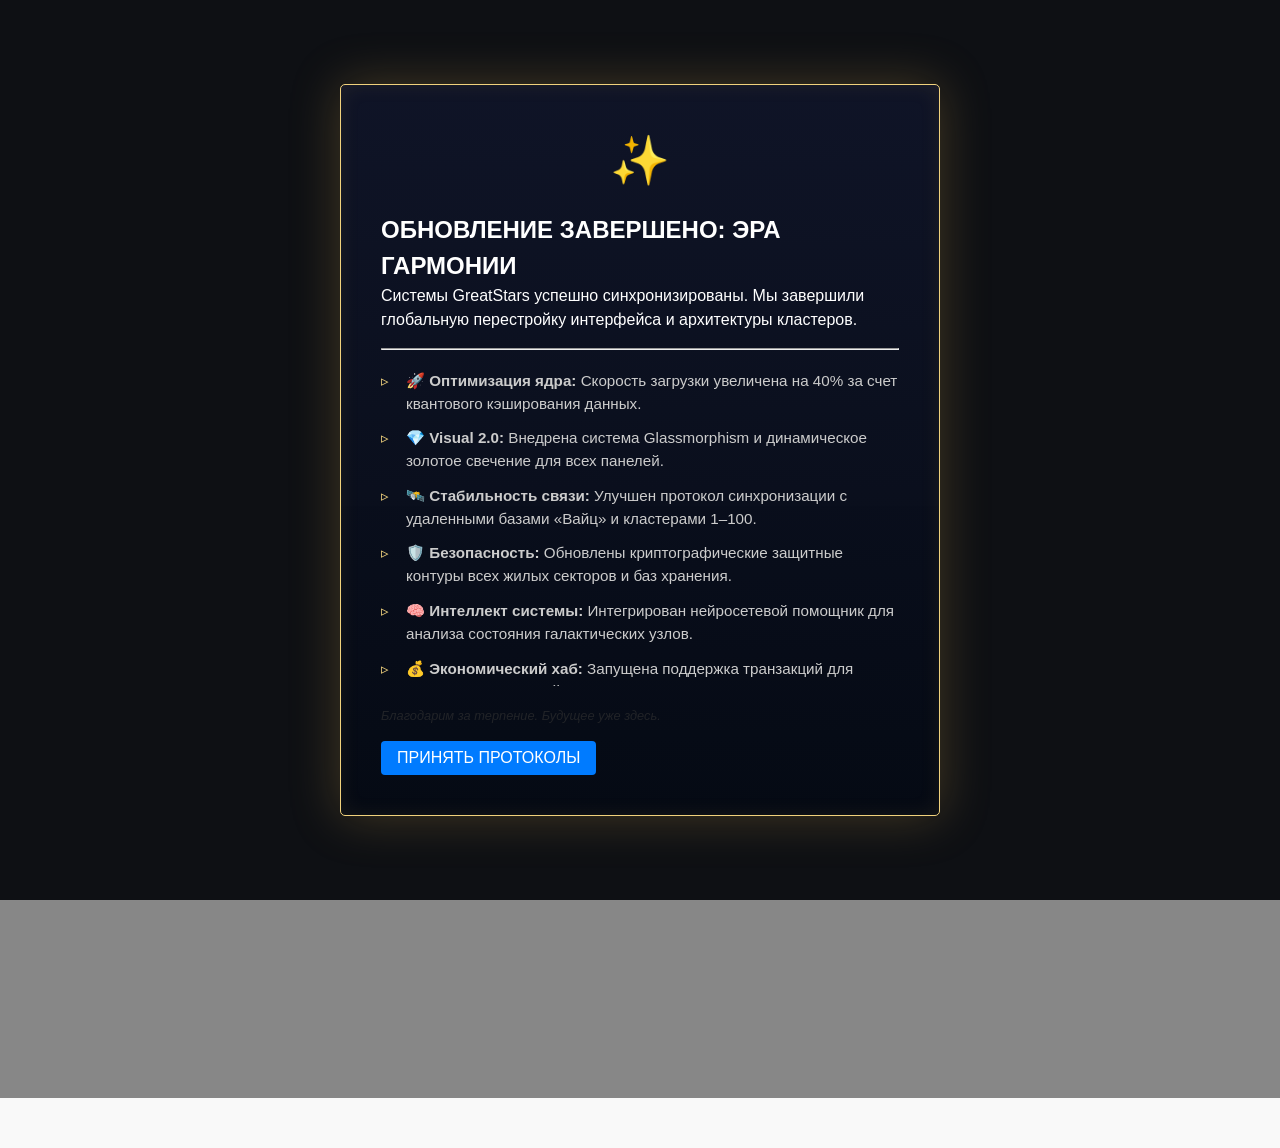
==== commit 73b9962b: "Add files via upload" ====
--- a/index.html
+++ b/index.html
@@ -27,332 +27,184 @@
 </head>
 <body>
 
-   <style>
-body {
-  height: 100vh;
-  display: flex;
-  justify-content: center;
-  align-items: center;
-  background: #f5f7fb;
-  font-family: Arial, sans-serif;
-}
-
-.ssl-error {
-  width: 420px;
-  padding: 40px;
-  text-align: center;
-  background: white;
-  border-radius: 24px;
-  box-shadow: 0 20px 50px rgba(0,0,0,.08);
-}
-
-.cloud {
-  position: relative;
-  font-size: 90px;
-  line-height: 1;
-  margin-bottom: 20px;
-  filter: grayscale(0.3);
-}
-
-.cloud span {
-  position: absolute;
-  font-size: 32px;
-  bottom: 8px;
-  right: 90px;
-}
-
-.ssl-error h2 {
-  color: #1f2937;
-  font-size: 24px;
-  margin-bottom: 12px;
-}
-
-.ssl-error p {
-  color: #6b7280;
-  line-height: 1.6;
-  font-size: 15px;
-}
-
-.certificate-info {
-  margin-top: 25px;
-  padding: 18px;
-  background: #f8fafc;
-  border-radius: 14px;
-  text-align: left;
-  font-size: 14px;
-  border: 1px solid #e5e7eb;
-}
-
-.certificate-info div {
-  display: flex;
-  justify-content: space-between;
-  padding: 8px 0;
-  color: #64748b;
-}
-
-.certificate-info strong {
-  color: #ef4444;
-}
-
-.ssl-error button {
-  margin-top: 25px;
-  padding: 12px 28px;
-  border: none;
-  border-radius: 12px;
-  background: #2563eb;
-  color: white;
-  font-size: 15px;
-  cursor: pointer;
-  transition: .2s;
-}
-
-.ssl-error button:hover {
-  background: #1d4ed8;
-}
-
-.renew-info {
-  margin-top: 25px;
-  padding: 15px;
-  background: #fff7ed;
-  border-radius: 12px;
-  color: #9a3412;
-  font-size: 14px;
-  line-height: 1.5;
-  border: 1px solid #fed7aa;
-}
-</style>
-
-
-<div class="ssl-error">
-
-    <div class="cloud">
-        ☁️
-        <span>😟</span>
-    </div>
-
-    <h2>Ошибка SSL-сертификата</h2>
-
-    <p>
-        Не удалось установить безопасное соединение.<br>
-        Срок действия SSL (DV) сертификата истёк.
-    </p>
-
-
-    <div class="certificate-info">
-        <div>
-            <span>🔒 Сертификат:</span>
-            <strong>SSL (DV)</strong>
-        </div>
-
-        <div>
-            <span>📅 Зарегистрирован:</span>
-            <strong>04.06.2023</strong>
-        </div>
-
-        <div>
-            <span>⛔ Действовал до:</span>
-            <strong>24.07.2026</strong>
-        </div>
-
-        <div>
-            <span>🌐 Статус:</span>
-            <strong>Истёк</strong>
+    <div id="finish-popup" class="popup-overlay">
+        <div class="popup-content">
+            <div class="popup-header">
+                <span class="icon-pulse">✨</span>
+                <h2 class="gold-title">ОБНОВЛЕНИЕ ЗАВЕРШЕНО: ЭРА ГАРМОНИИ</h2>
+            </div>
+            <div class="popup-body">
+                <p style="color: #fff;">Системы GreatStars успешно синхронизированы. Мы завершили глобальную перестройку интерфейса и архитектуры кластеров.</p>
+                <hr>
+                <ul class="upgrade-list">
+                    <li>🚀 <b>Оптимизация ядра:</b> Скорость загрузки увеличена на 40% за счет квантового кэширования данных.</li>
+                    <li>💎 <b>Visual 2.0:</b> Внедрена система Glassmorphism и динамическое золотое свечение для всех панелей.</li>
+                    <li>🛰️ <b>Стабильность связи:</b> Улучшен протокол синхронизации с удаленными базами «Вайц» и кластерами 1–100.</li>
+                    <li>🛡️ <b>Безопасность:</b> Обновлены криптографические защитные контуры всех жилых секторов и баз хранения.</li>
+                    <li>🧠 <b>Интеллект системы:</b> Интегрирован нейросетевой помощник для анализа состояния галактических узлов.</li>
+                    <li>💰 <b>Экономический хаб:</b> Запущена поддержка транзакций для Космическо‑Звёздной Валюты в реальном времени.</li>
+                    <li>📱 <b>Мобильный мост:</b> Полная адаптация интерфейса для управления системами с мобильных устройств связи.</li>
+                    <li>🌌 <b>Картография:</b> Обновлены 3D-модели созвездий Дева и Близнецы для точной навигации НЛО.</li>
+                    <li>⚙️ <b>Автономия:</b> Внедрен алгоритм самовосстановления поврежденных информационных блоков.</li>
+                </ul>
+                <p class="footer-note">Благодарим за терпение. Будущее уже здесь.</p>
+            </div>
+            <button id="close-finish-popup" class="popup-btn" sty>ПРИНЯТЬ ПРОТОКОЛЫ</button>
         </div>
     </div>
-
-
-    <button>
-        Попробовать снова
-    </button>
-
-    <div class="renew-info">
-        Чтобы продолжить работу сайта, необходимо продлить SSL-сертификат.<br>
-        Перейдите в личный кабинет и оплатите продление<br>
-        на удобный для вас срок.
-    </div>
-
-</div>
-
-    <div class="none-display" style="display: none;">
-        <div id="finish-popup" class="popup-overlay">
-            <div class="popup-content">
-                <div class="popup-header">
-                    <span class="icon-pulse">✨</span>
-                    <h2 class="gold-title">ОБНОВЛЕНИЕ ЗАВЕРШЕНО: ЭРА ГАРМОНИИ</h2>
+    
+    <div class="diff">
+        <div class="diff-banner"></div>
+        <div class="container">
+            <header class="hero-header">
+                <h1 class="logo">GreatStars</h1>
+                <div class="turbo-status">
+                    🚀 Подписка Turbo активирована
                 </div>
-                <div class="popup-body">
-                    <p style="color: #fff;">Системы GreatStars успешно синхронизированы. Мы завершили глобальную перестройку интерфейса и архитектуры кластеров.</p>
-                    <hr>
-                    <ul class="upgrade-list">
-                        <li>🚀 <b>Оптимизация ядра:</b> Скорость загрузки увеличена на 40% за счет квантового кэширования данных.</li>
-                        <li>💎 <b>Visual 2.0:</b> Внедрена система Glassmorphism и динамическое золотое свечение для всех панелей.</li>
-                        <li>🛰️ <b>Стабильность связи:</b> Улучшен протокол синхронизации с удаленными базами «Вайц» и кластерами 1–100.</li>
-                        <li>🛡️ <b>Безопасность:</b> Обновлены криптографические защитные контуры всех жилых секторов и баз хранения.</li>
-                        <li>🧠 <b>Интеллект системы:</b> Интегрирован нейросетевой помощник для анализа состояния галактических узлов.</li>
-                        <li>💰 <b>Экономический хаб:</b> Запущена поддержка транзакций для Космическо‑Звёздной Валюты в реальном времени.</li>
-                        <li>📱 <b>Мобильный мост:</b> Полная адаптация интерфейса для управления системами с мобильных устройств связи.</li>
-                        <li>🌌 <b>Картография:</b> Обновлены 3D-модели созвездий Дева и Близнецы для точной навигации НЛО.</li>
-                        <li>⚙️ <b>Автономия:</b> Внедрен алгоритм самовосстановления поврежденных информационных блоков.</li>
-                    </ul>
-                    <p class="footer-note">Благодарим за терпение. Будущее уже здесь.</p>
+
+                <div class="views-counter" id="views-counter">
+                    👁 Просмотры: <span id="views-number">0</span>
                 </div>
-                <button id="close-finish-popup" class="popup-btn" sty>ПРИНЯТЬ ПРОТОКОЛЫ</button>
+                
+                <!-- Новый блок "Реклама активирована" вместо turbo-bonus -->
+<section class="promo-alert">
+    <div class="container">
+        <div class="promo-header" id="promo-toggle">
+            <h2>
+                🎆 Реклама активирована!
+                <span class="gradient-text">GreatStars</span>
+            </h2>
+            <span class="arrow">▼</span>
+        </div>
+        <div class="promo-content" id="promo-content">
+            <p>Действует в следующих городах:</p>
+            <div class="city-grid">
+                <span>Tokyo</span>
+                <span>Osaka</span>
+                <span>Kyoto</span>
+                <span>Yokohama</span>
+                <span>Nagoya</span>
+                <span>Sapporo</span>
+                <span>Fukuoka</span>
+            </div>
+            <div class="account-number">
+                Номер счета: <strong>4400 4303 4117 9957</strong>
             </div>
         </div>
-        
-        <div class="diff">
-            <div class="diff-banner"></div>
-            <div class="container">
-                <header class="hero-header">
-                    <h1 class="logo">GreatStars</h1>
-                    <div class="turbo-status">
-                        🚀 Подписка Turbo активирована
+        <div class="account-text">
+                TSOPG GreatStars — платформа для реализации масштабных проектов будущего, объединяющая инвестиции, науку и технологии.
+                Мы развиваем новые финансовые системы, инновационные технологии и инфраструктуру как на Земле, так и за её пределами.
+                Основатель — Геннадий Соломыкин, 2026.
+            </div>
+    </div>
+</section>
+
+<!-- Всплывающее уведомление -->
+<div id="city-notice" class="city-notice"></div>
+
+<script>
+// ===== Toggle promo-alert =====
+const promoToggle = document.getElementById('promo-toggle');
+const promoContent = document.getElementById('promo-content');
+
+promoToggle.addEventListener('click', ()=>{
+    promoContent.classList.toggle('active');
+    promoToggle.querySelector('.arrow').style.transform = promoContent.classList.contains('active') ? 'rotate(180deg)' : 'rotate(0deg)';
+});
+
+// ===== Показ уведомления при клике на город =====
+const cityNotice = document.getElementById('city-notice');
+const citySpans = document.querySelectorAll('.city-grid span');
+
+citySpans.forEach(span => {
+    span.addEventListener('click', () => {
+        cityNotice.textContent = `Реклама в ${span.textContent} активна!`;
+        cityNotice.classList.add('show');
+
+        // скрыть через 3 сек
+        setTimeout(() => {
+            cityNotice.classList.remove('show');
+        }, 3000);
+    });
+});
+</script>
+
+                <p class="tagline">Наши сайты и проекты</p>
+
+                <!-- Навигация -->
+                <nav class="hero-nav">
+                    <div class="burger" id="burger">
+                        <span></span>
+                        <span></span>
+                        <span></span>
                     </div>
-
-                    <div class="views-counter" id="views-counter">
-                        👁 Просмотры: <span id="views-number">0</span>
+                    <div class="tooltip" id="burger-tooltip">
+                        Откройте меню, чтобы посмотреть все наши сайты!
+                        <button id="tooltip-ok">OK</button>
                     </div>
-                    
-                    <!-- Новый блок "Реклама активирована" вместо turbo-bonus -->
-    <section class="promo-alert">
-        <div class="container">
-            <div class="promo-header" id="promo-toggle">
-                <h2>
-                    🎆 Реклама активирована!
-                    <span class="gradient-text">GreatStars</span>
-                </h2>
-                <span class="arrow">▼</span>
-            </div>
-            <div class="promo-content" id="promo-content">
-                <p>Действует в следующих городах:</p>
-                <div class="city-grid">
-                    <span>Tokyo</span>
-                    <span>Osaka</span>
-                    <span>Kyoto</span>
-                    <span>Yokohama</span>
-                    <span>Nagoya</span>
-                    <span>Sapporo</span>
-                    <span>Fukuoka</span>
-                </div>
-                <div class="account-number">
-                    Номер счета: <strong>4400 4303 4117 9957</strong>
-                </div>
-            </div>
-            <div class="account-text">
-                    TSOPG GreatStars — платформа для реализации масштабных проектов будущего, объединяющая инвестиции, науку и технологии.
-                    Мы развиваем новые финансовые системы, инновационные технологии и инфраструктуру как на Земле, так и за её пределами.
-                    Основатель — Геннадий Соломыкин, 2026.
-                </div>
+                    <ul class="nav-links" id="nav-links">
+                        <li><a href="https://g-genady-solomykin-gs.github.io/my_book/">Книга (Русский)</a></li>
+                        <li><a href="https://g-genady-solomykin-gs.github.io/my_book_ja/">Книга (Японский)</a></li>
+                        <li><a href="https://g-genady-solomykin-gs.github.io/my_book_eng/">Книга (Английский)</a></li>
+                        <li><a href="https://genady-solomykin.github.io/greatstars-portals/">GreatStars Portals</a></li>
+                        <li><a href="https://g-genady-solomykin-gs.github.io/greatstars-usa-/">GreatStars USA</a></li>
+                        <li><a href="https://g-genady-solomykin-gs.github.io/greatstars-/">GreatStars Global</a></li>
+                        <li><a href="https://g-genady-solomykin-gs.github.io/greatstars_new/">GreatStars New</a></li>
+                        <li><a href="https://g-genady-solomykin-gs.github.io/GreatStarsSpace/">GreatStars Space</a></li>
+                    </ul>
+                </nav>
+                
+            </header>
         </div>
-    </section>
-
-    <!-- Всплывающее уведомление -->
-    <div id="city-notice" class="city-notice"></div>
-
-    <script>
-    // ===== Toggle promo-alert =====
-    const promoToggle = document.getElementById('promo-toggle');
-    const promoContent = document.getElementById('promo-content');
-
-    promoToggle.addEventListener('click', ()=>{
-        promoContent.classList.toggle('active');
-        promoToggle.querySelector('.arrow').style.transform = promoContent.classList.contains('active') ? 'rotate(180deg)' : 'rotate(0deg)';
-    });
-
-    // ===== Показ уведомления при клике на город =====
-    const cityNotice = document.getElementById('city-notice');
-    const citySpans = document.querySelectorAll('.city-grid span');
-
-    citySpans.forEach(span => {
-        span.addEventListener('click', () => {
-            cityNotice.textContent = `Реклама в ${span.textContent} активна!`;
-            cityNotice.classList.add('show');
-
-            // скрыть через 3 сек
-            setTimeout(() => {
-                cityNotice.classList.remove('show');
-            }, 3000);
-        });
-    });
-    </script>
-
-                    <p class="tagline">Наши сайты и проекты</p>
-
-                    <!-- Навигация -->
-                    <nav class="hero-nav">
-                        <div class="burger" id="burger">
-                            <span></span>
-                            <span></span>
-                            <span></span>
-                        </div>
-                        <div class="tooltip" id="burger-tooltip">
-                            Откройте меню, чтобы посмотреть все наши сайты!
-                            <button id="tooltip-ok">OK</button>
-                        </div>
-                        <ul class="nav-links" id="nav-links">
-                            <li><a href="https://g-genady-solomykin-gs.github.io/my_book/">Книга (Русский)</a></li>
-                            <li><a href="https://g-genady-solomykin-gs.github.io/my_book_ja/">Книга (Японский)</a></li>
-                            <li><a href="https://g-genady-solomykin-gs.github.io/my_book_eng/">Книга (Английский)</a></li>
-                            <li><a href="https://genady-solomykin.github.io/greatstars-portals/">GreatStars Portals</a></li>
-                            <li><a href="https://g-genady-solomykin-gs.github.io/greatstars-usa-/">GreatStars USA</a></li>
-                            <li><a href="https://g-genady-solomykin-gs.github.io/greatstars-/">GreatStars Global</a></li>
-                            <li><a href="https://g-genady-solomykin-gs.github.io/greatstars_new/">GreatStars New</a></li>
-                            <li><a href="https://g-genady-solomykin-gs.github.io/GreatStarsSpace/">GreatStars Space</a></li>
-                        </ul>
-                    </nav>
-                    
-                </header>
-            </div>
-            <!-- ===== 5 лет UapoHost ===== -->
-    <section class="uapohost-anniversary">
-        <div class="container">
-            <h2>🎉 5 лет сотрудничества с UapoHost</h2>
-            <p>
-                В честь <strong>5-летия сотрудничества</strong> компания <strong>UapoHost</strong>  
-                дарит партнёру <strong>GreatStars</strong> <span>Turbo-подписку на 12 месяцев</span>.
-            </p>
-
-            <button class="activate-btn" id="open-modal">
-                Активировать Turbo-подписку
+        <!-- ===== 5 лет UapoHost ===== -->
+<section class="uapohost-anniversary">
+    <div class="container">
+        <h2>🎉 5 лет сотрудничества с UapoHost</h2>
+        <p>
+            В честь <strong>5-летия сотрудничества</strong> компания <strong>UapoHost</strong>  
+            дарит партнёру <strong>GreatStars</strong> <span>Turbo-подписку на 12 месяцев</span>.
+        </p>
+
+        <button class="activate-btn" id="open-modal">
+            Активировать Turbo-подписку
+        </button>
+    </div>
+</section>
+
+    <!-- ===== POPUP ===== -->
+    <div class="modal" id="turbo-modal">
+        <div class="modal-content">
+            <span class="close" id="close-modal">&times;</span>
+
+            <h3>🔑 Активация Turbo-подписки</h3>
+            <p>Введите 4-значный код активации</p>
+
+            <input
+                type="text"
+                id="turbo-code"
+                maxlength="4"
+                placeholder="____"
+            >
+
+            <button class="check-btn" id="check-code">
+                Активировать
             </button>
-        </div>
-    </section>
-
-        <!-- ===== POPUP ===== -->
-        <div class="modal" id="turbo-modal">
-            <div class="modal-content">
-                <span class="close" id="close-modal">&times;</span>
-
-                <h3>🔑 Активация Turbo-подписки</h3>
-                <p>Введите 4-значный код активации</p>
-
-                <input
-                    type="text"
-                    id="turbo-code"
-                    maxlength="4"
-                    placeholder="____"
-                >
-
-                <button class="check-btn" id="check-code">
-                    Активировать
-                </button>
-
-                <p class="error" id="error-msg">❌ Неверный код</p>
-
-                <div class="success" id="success-msg">
-                    <h4>🚀 Turbo-подписка активирована!</h4>
-                    <ul>
-                        <li>⚡ Увеличенная скорость загрузки сайта</li>
-                        <li>🔒 Усиленная защита и SSL</li>
-                        <li>📦 Расширенные лимиты хостинга</li>
-                        <li>🛠 Приоритетная техподдержка 24/7</li>
-                        <li>☁️ Резервное копирование</li>
-                    </ul>
-                </div>
+
+            <p class="error" id="error-msg">❌ Неверный код</p>
+
+            <div class="success" id="success-msg">
+                <h4>🚀 Turbo-подписка активирована!</h4>
+                <ul>
+                    <li>⚡ Увеличенная скорость загрузки сайта</li>
+                    <li>🔒 Усиленная защита и SSL</li>
+                    <li>📦 Расширенные лимиты хостинга</li>
+                    <li>🛠 Приоритетная техподдержка 24/7</li>
+                    <li>☁️ Резервное копирование</li>
+                </ul>
             </div>
         </div>
-
-        </div>
+    </div>
+
     </div>
 
 
